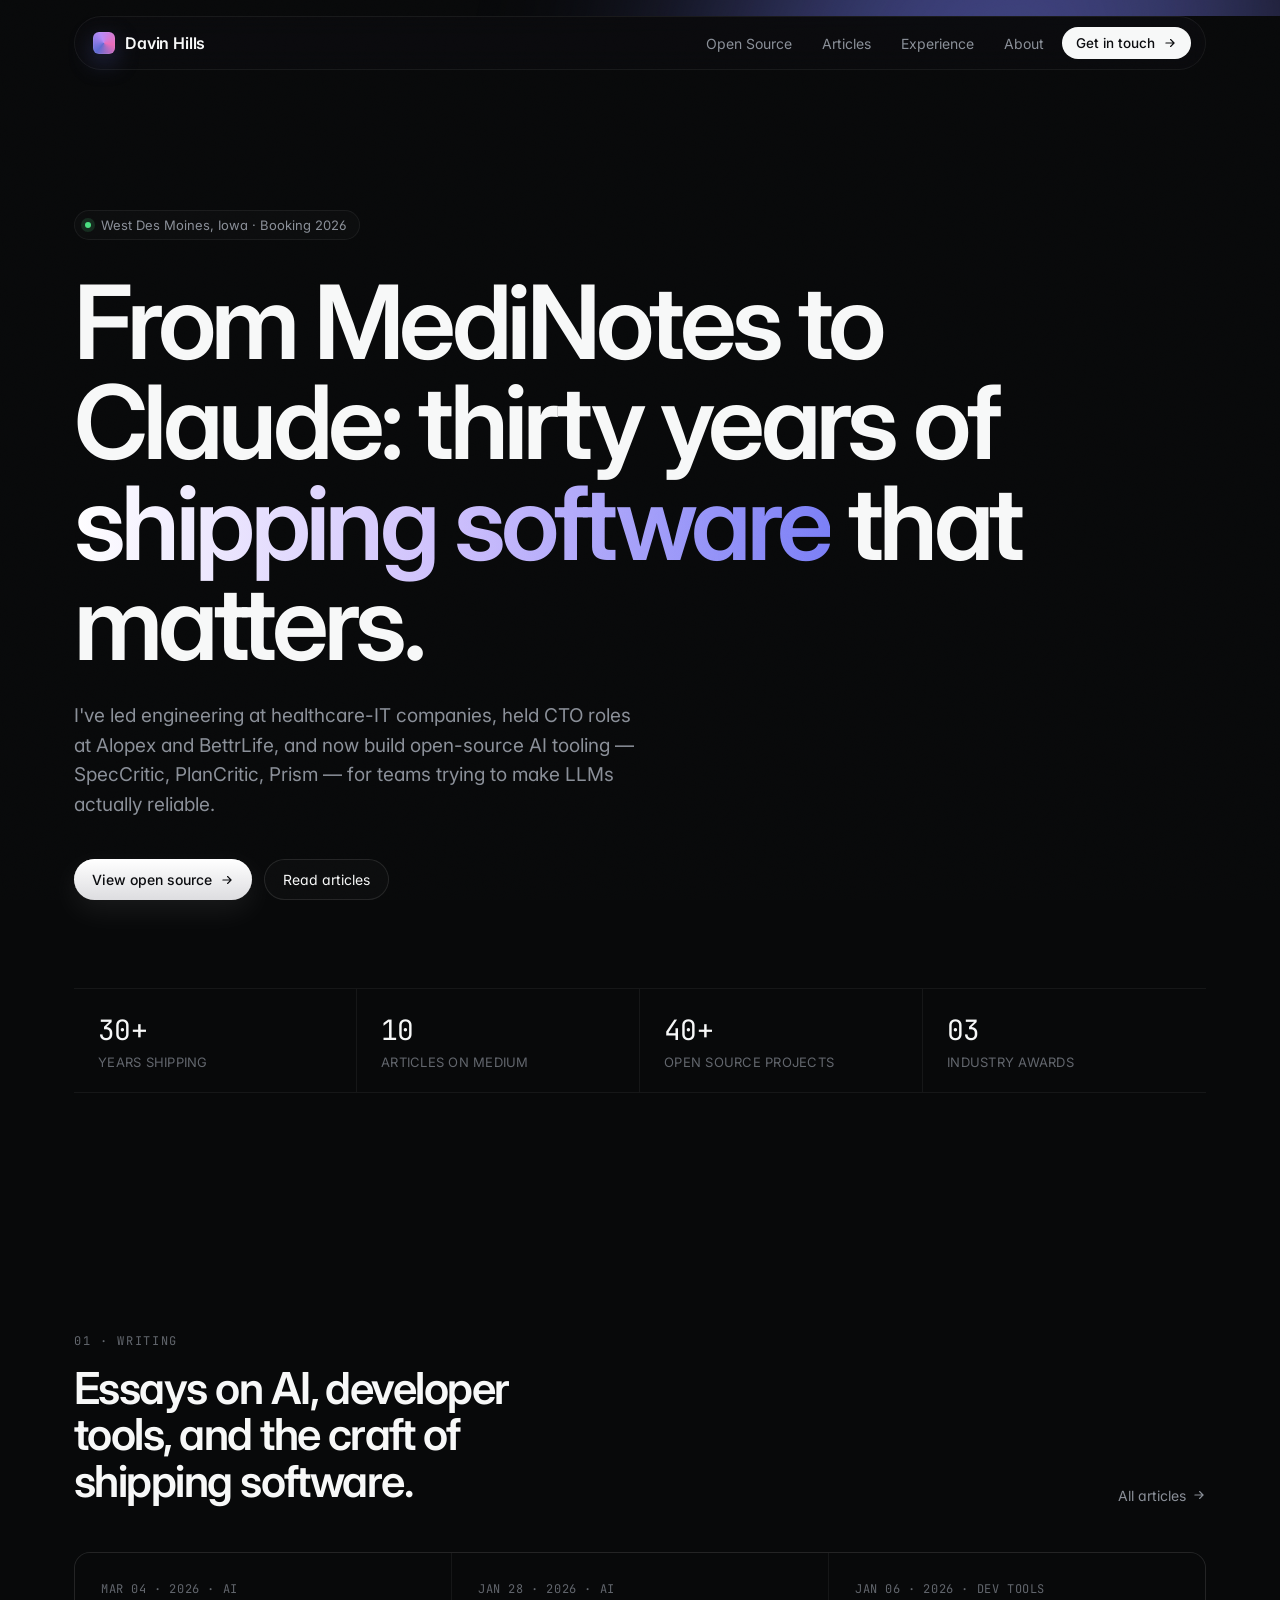
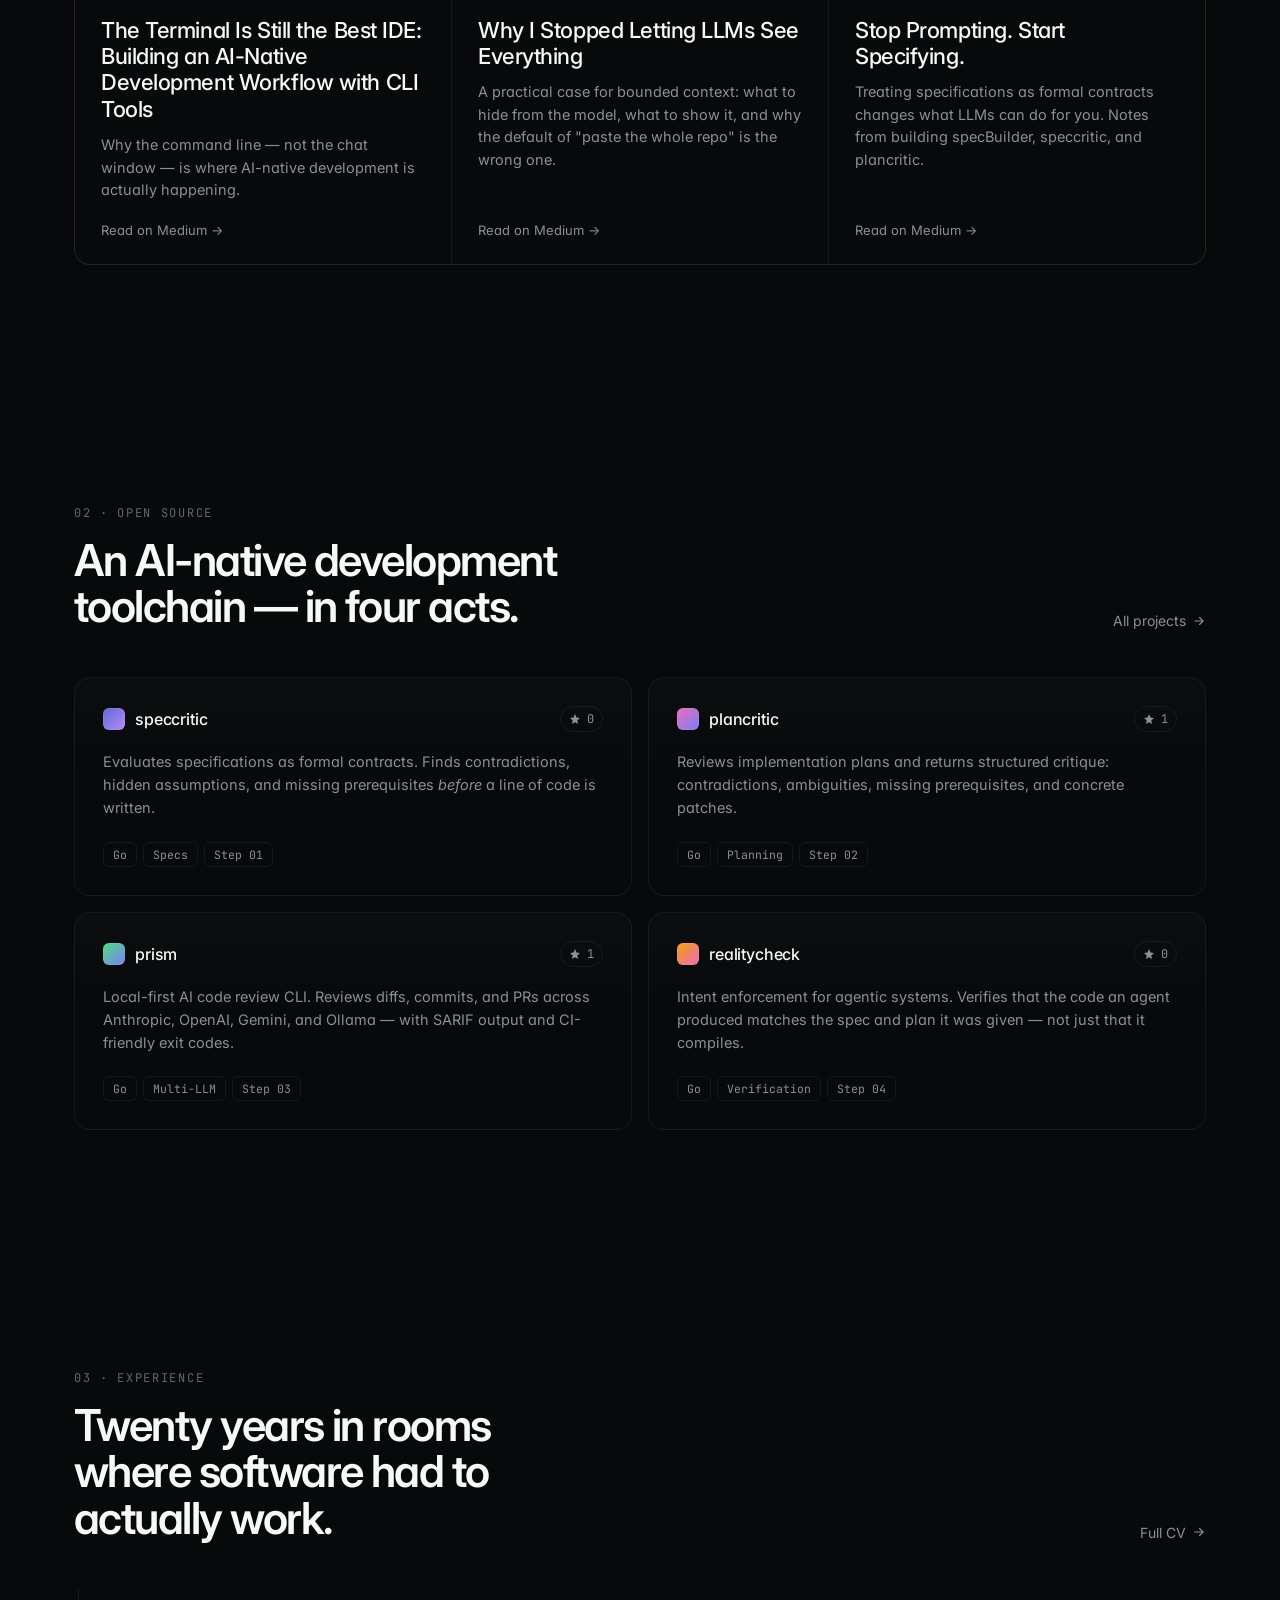
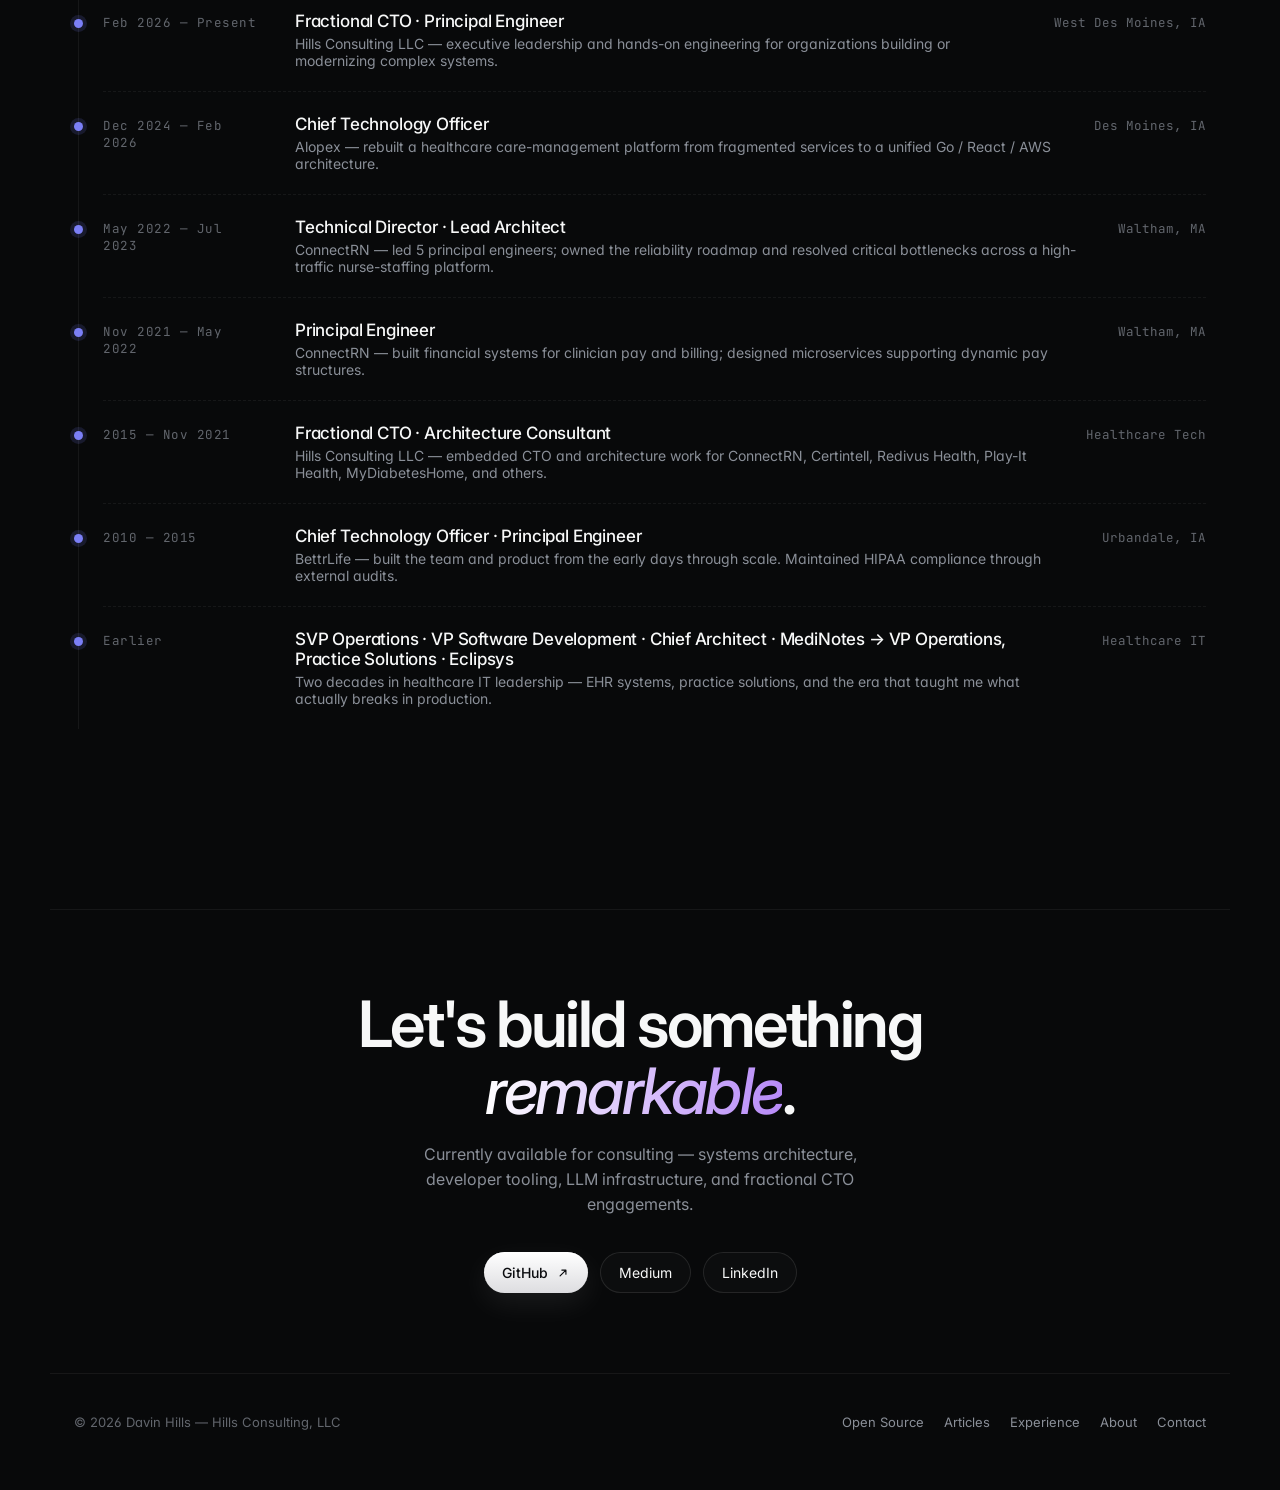
==== index.html @ 3f3ee3cf "Initial site: home, about, projects, writing Static HTML mockups for dshills/portfolio — Linear-insp" ====
<!doctype html>
<html lang="en">
<head>
<meta charset="utf-8" />
<meta name="viewport" content="width=device-width, initial-scale=1" />
<title>Davin Hills — Building Intelligent Systems at Scale</title>
<link rel="preconnect" href="https://fonts.googleapis.com">
<link rel="preconnect" href="https://fonts.gstatic.com" crossorigin>
<link href="https://fonts.googleapis.com/css2?family=Inter:wght@300;400;500;600;700&family=JetBrains+Mono:wght@400;500&display=swap" rel="stylesheet">
<style>
  :root{
    --bg: #08090a;
    --bg-2: #0b0d10;
    --surface: #101114;
    --border: rgba(255,255,255,0.06);
    --border-strong: rgba(255,255,255,0.1);
    --text: #f7f8f8;
    --text-muted: #8a8f98;
    --text-dim: #62666d;
    --accent: #7b7ff6;
    --accent-2: #b78af8;
    --accent-3: #5e6ad2;
    --pink: #ec6cb9;
  }
  *{box-sizing:border-box;margin:0;padding:0}
  html,body{background:var(--bg);color:var(--text);font-family:'Inter',-apple-system,system-ui,sans-serif;-webkit-font-smoothing:antialiased;font-feature-settings:"cv02","cv03","cv04","cv11"}
  a{color:inherit;text-decoration:none}
  body{overflow-x:hidden}

  /* ambient grain */
  body::before{
    content:"";position:fixed;inset:0;pointer-events:none;z-index:100;opacity:.035;
    background-image:url("data:image/svg+xml;utf8,<svg xmlns='http://www.w3.org/2000/svg' width='160' height='160'><filter id='n'><feTurbulence type='fractalNoise' baseFrequency='0.9' numOctaves='2' stitchTiles='stitch'/></filter><rect width='100%25' height='100%25' filter='url(%23n)'/></svg>");
    mix-blend-mode:overlay;
  }

  /* aurora behind everything */
  .aurora{position:fixed;inset:0;z-index:-1;overflow:hidden;pointer-events:none}
  .aurora::before,
  .aurora::after{
    content:"";position:absolute;border-radius:50%;filter:blur(120px);opacity:.55;
  }
  .aurora::before{
    width:680px;height:680px;top:-220px;right:-120px;
    background:radial-gradient(circle at 30% 30%, #5e6ad2 0%, #7b7ff6 35%, transparent 70%);
  }
  .aurora::after{
    width:540px;height:540px;top:240px;left:-180px;
    background:radial-gradient(circle at 50% 50%, #ec6cb9 0%, #b78af8 40%, transparent 72%);
    opacity:.35;
  }

  /* nav */
  header.nav{
    position:sticky;top:16px;z-index:50;margin:16px auto 0;max-width:1180px;padding:0 24px;
  }
  .nav-inner{
    display:flex;align-items:center;justify-content:space-between;
    padding:10px 14px 10px 18px;border:1px solid var(--border);border-radius:999px;
    background:rgba(12,13,16,0.6);backdrop-filter: blur(12px) saturate(140%);
    -webkit-backdrop-filter: blur(12px) saturate(140%);
  }
  .brand{display:flex;align-items:center;gap:10px;font-weight:600;letter-spacing:-0.01em}
  .brand .logo{
    width:22px;height:22px;border-radius:6px;
    background:conic-gradient(from 220deg at 50% 50%, #5e6ad2, #b78af8, #ec6cb9, #5e6ad2);
    box-shadow:0 0 0 1px rgba(255,255,255,0.06) inset, 0 8px 24px rgba(94,106,210,.35);
  }
  nav ul{display:flex;align-items:center;gap:6px;list-style:none}
  nav a.link{
    padding:8px 12px;border-radius:999px;color:var(--text-muted);font-size:14px;transition:color .2s, background .2s;
  }
  nav a.link:hover{color:var(--text);background:rgba(255,255,255,0.04)}
  .cta{
    display:inline-flex;align-items:center;gap:8px;padding:8px 14px;border-radius:999px;
    background:var(--text);color:#0b0c0f;font-weight:500;font-size:13.5px;
    transition:transform .15s ease, box-shadow .15s ease;
  }
  .cta:hover{transform:translateY(-1px);box-shadow:0 10px 30px rgba(255,255,255,.08)}
  .cta svg{width:14px;height:14px}

  /* hero */
  .hero{
    max-width:1180px;margin:0 auto;padding:140px 24px 120px;position:relative;
  }
  .eyebrow{
    display:inline-flex;align-items:center;gap:10px;padding:6px 12px 6px 10px;
    border:1px solid var(--border);border-radius:999px;background:rgba(255,255,255,0.02);
    color:var(--text-muted);font-size:13px;margin-bottom:32px;
  }
  .eyebrow .dot{
    width:6px;height:6px;border-radius:50%;background:#4ade80;box-shadow:0 0 0 4px rgba(74,222,128,.15);
    animation:pulse 2s ease-in-out infinite;
  }
  @keyframes pulse{0%,100%{box-shadow:0 0 0 4px rgba(74,222,128,.15)}50%{box-shadow:0 0 0 8px rgba(74,222,128,.05)}}
  h1.display{
    font-size:clamp(48px, 8vw, 104px);line-height:0.98;letter-spacing:-0.045em;font-weight:600;
    max-width:15ch;
  }
  .lede{
    margin-top:28px;max-width:560px;color:var(--text-muted);font-size:19px;line-height:1.55;font-weight:400;
  }
  .hero-actions{display:flex;gap:12px;margin-top:40px;flex-wrap:wrap}
  .btn-ghost{
    display:inline-flex;align-items:center;gap:8px;padding:11px 18px;border-radius:999px;
    border:1px solid var(--border-strong);background:rgba(255,255,255,0.02);color:var(--text);font-size:14px;
    transition:background .2s, border-color .2s;
  }
  .btn-ghost:hover{background:rgba(255,255,255,0.05);border-color:rgba(255,255,255,0.18)}
  .btn-solid{
    display:inline-flex;align-items:center;gap:8px;padding:11px 18px;border-radius:999px;
    background:linear-gradient(180deg, #ffffff 0%, #dddde0 100%);color:#0b0c0f;font-size:14px;font-weight:500;
    box-shadow:0 1px 0 rgba(255,255,255,0.6) inset, 0 10px 30px rgba(255,255,255,0.08);
    transition:transform .15s;
  }
  .btn-solid:hover{transform:translateY(-1px)}
  .btn svg, .btn-ghost svg, .btn-solid svg{width:14px;height:14px}

  /* metrics strip */
  .metrics{
    margin-top:88px;display:grid;grid-template-columns:repeat(4,1fr);gap:0;
    border-top:1px solid var(--border);border-bottom:1px solid var(--border);
  }
  .metric{padding:22px 24px;border-right:1px solid var(--border)}
  .metric:last-child{border-right:none}
  .metric .num{font-family:'JetBrains Mono',monospace;font-size:28px;letter-spacing:-0.02em;color:var(--text)}
  .metric .lbl{margin-top:6px;font-size:13px;color:var(--text-dim);letter-spacing:0.02em;text-transform:uppercase}

  /* section base */
  section.band{max-width:1180px;margin:0 auto;padding:120px 24px;position:relative}
  .section-head{display:flex;align-items:end;justify-content:space-between;gap:40px;margin-bottom:48px}
  .section-head .kicker{
    font-family:'JetBrains Mono',monospace;font-size:12px;letter-spacing:0.14em;color:var(--text-dim);text-transform:uppercase;margin-bottom:16px;
  }
  .section-head h2{font-size:44px;line-height:1.05;letter-spacing:-0.035em;font-weight:600;max-width:18ch}
  .section-head .side{color:var(--text-muted);max-width:340px;font-size:15px;line-height:1.55}
  .section-head a.more{color:var(--text-muted);font-size:14px;display:inline-flex;gap:6px;align-items:center}
  .section-head a.more:hover{color:var(--text)}

  /* writing grid */
  .writing{display:grid;grid-template-columns:repeat(3,1fr);gap:1px;background:var(--border);border:1px solid var(--border);border-radius:16px;overflow:hidden}
  .write-card{
    background:var(--bg);padding:28px 26px 26px;min-height:240px;display:flex;flex-direction:column;justify-content:space-between;
    transition:background .3s ease;cursor:pointer;
  }
  .write-card:hover{background:#0d0f13}
  .write-card .meta{font-family:'JetBrains Mono',monospace;font-size:12px;color:var(--text-dim);letter-spacing:0.05em}
  .write-card h3{font-size:22px;line-height:1.2;letter-spacing:-0.02em;font-weight:500;margin-top:20px}
  .write-card p{margin-top:12px;color:var(--text-muted);font-size:14.5px;line-height:1.55}
  .write-card .arrow{margin-top:20px;display:inline-flex;align-items:center;gap:6px;color:var(--text-muted);font-size:13px;transition:color .2s}
  .write-card:hover .arrow{color:var(--text)}

  /* projects */
  .projects{display:grid;grid-template-columns:repeat(2,1fr);gap:16px}
  .proj{
    position:relative;border:1px solid var(--border);border-radius:16px;padding:28px;
    background:linear-gradient(180deg, rgba(255,255,255,0.02), rgba(255,255,255,0) 60%);
    transition:border-color .25s, transform .25s;overflow:hidden;
  }
  .proj::before{
    content:"";position:absolute;inset:-1px;border-radius:16px;padding:1px;
    background:linear-gradient(135deg, rgba(123,127,246,.35), rgba(236,108,185,.0) 40%);
    -webkit-mask:linear-gradient(#000,#000) content-box, linear-gradient(#000,#000);
    -webkit-mask-composite:xor;mask-composite:exclude;
    opacity:0;transition:opacity .3s;pointer-events:none;
  }
  .proj:hover{transform:translateY(-2px)}
  .proj:hover::before{opacity:1}
  .proj-head{display:flex;align-items:center;justify-content:space-between;margin-bottom:18px}
  .proj-name{display:flex;align-items:center;gap:10px;font-weight:500;letter-spacing:-0.01em}
  .proj-name .sq{width:22px;height:22px;border-radius:6px;background:linear-gradient(135deg,#5e6ad2,#b78af8);box-shadow:inset 0 0 0 1px rgba(255,255,255,.08)}
  .stars{font-family:'JetBrains Mono',monospace;font-size:12px;color:var(--text-muted);display:inline-flex;gap:6px;align-items:center;padding:4px 8px;border:1px solid var(--border);border-radius:999px}
  .proj p{color:var(--text-muted);font-size:14.5px;line-height:1.6;margin-bottom:22px}
  .tags{display:flex;gap:6px;flex-wrap:wrap}
  .tag{font-family:'JetBrains Mono',monospace;font-size:11.5px;padding:4px 9px;border:1px solid var(--border);border-radius:6px;color:var(--text-muted)}

  /* experience timeline */
  .timeline{display:flex;flex-direction:column;border-left:1px solid var(--border);padding-left:24px;margin-left:4px}
  .job{position:relative;padding:22px 0;border-bottom:1px dashed var(--border);display:grid;grid-template-columns:160px 1fr auto;gap:32px;align-items:baseline}
  .job:last-child{border-bottom:none}
  .job::before{content:"";position:absolute;left:-29px;top:30px;width:9px;height:9px;border-radius:50%;background:var(--accent);box-shadow:0 0 0 4px rgba(123,127,246,.15)}
  .job .when{font-family:'JetBrains Mono',monospace;font-size:12.5px;color:var(--text-dim);letter-spacing:0.04em}
  .job .role{font-size:17px;font-weight:500;letter-spacing:-0.01em}
  .job .co{color:var(--text-muted);font-size:14px;margin-top:4px}
  .job .place{font-size:12.5px;color:var(--text-dim);font-family:'JetBrains Mono',monospace}

  /* CTA footer band */
  .final{
    max-width:1180px;margin:60px auto 0;padding:80px 24px;position:relative;text-align:center;
    border-top:1px solid var(--border);
  }
  .final h3{font-size:clamp(36px,5vw,64px);letter-spacing:-0.04em;line-height:1.05;font-weight:600;max-width:18ch;margin:0 auto}
  .final p{margin:18px auto 0;color:var(--text-muted);max-width:46ch;font-size:16px;line-height:1.55}
  .final .row{margin-top:36px;display:flex;gap:12px;justify-content:center;flex-wrap:wrap}

  footer{
    max-width:1180px;margin:0 auto;padding:40px 24px 60px;display:flex;justify-content:space-between;align-items:center;gap:24px;flex-wrap:wrap;
    color:var(--text-dim);font-size:13px;border-top:1px solid var(--border);
  }
  footer a{color:var(--text-muted)}
  footer a:hover{color:var(--text)}
  footer ul{list-style:none;display:flex;gap:20px}

  /* ——— motion ——— */
  @keyframes auroraDriftA{
    0%,100%{transform:translate3d(0,0,0) scale(1)}
    50%{transform:translate3d(50px,30px,0) scale(1.08)}
  }
  @keyframes auroraDriftB{
    0%,100%{transform:translate3d(0,0,0) scale(1)}
    50%{transform:translate3d(-40px,40px,0) scale(1.12)}
  }
  .aurora::before{animation:auroraDriftA 20s ease-in-out infinite}
  .aurora::after{animation:auroraDriftB 26s ease-in-out infinite}

  @keyframes logoSpin{to{transform:rotate(360deg)}}
  .brand .logo{animation:logoSpin 16s linear infinite}

  h1.display .grad{
    background:linear-gradient(92deg,#ffffff 0%,#cdbffc 25%,#7b7ff6 50%,#cdbffc 75%,#ffffff 100%);
    background-size:200% 100%;
    -webkit-background-clip:text;background-clip:text;color:transparent;
    animation:gradShimmer 9s linear infinite;
  }
  @keyframes gradShimmer{from{background-position:0% 50%}to{background-position:-200% 50%}}

  @keyframes riseIn{from{opacity:0;transform:translateY(20px)}to{opacity:1;transform:translateY(0)}}
  .hero .eyebrow,.hero h1.display,.hero .lede,.hero .hero-actions,.hero .metrics{
    opacity:0;animation:riseIn .9s cubic-bezier(.2,.7,.2,1) forwards;
  }
  .hero .eyebrow{animation-delay:.05s}
  .hero h1.display{animation-delay:.18s}
  .hero .lede{animation-delay:.34s}
  .hero .hero-actions{animation-delay:.50s}
  .hero .metrics{animation-delay:.66s}

  .reveal{opacity:0;transform:translateY(26px);transition:opacity .8s ease,transform .8s cubic-bezier(.2,.7,.2,1)}
  .reveal.in{opacity:1;transform:none}
  .reveal-stagger > *{opacity:0;transform:translateY(18px);transition:opacity .65s ease,transform .65s cubic-bezier(.2,.7,.2,1)}
  .reveal-stagger.in > *{opacity:1;transform:none}
  .reveal-stagger.in > *:nth-child(1){transition-delay:.05s}
  .reveal-stagger.in > *:nth-child(2){transition-delay:.14s}
  .reveal-stagger.in > *:nth-child(3){transition-delay:.23s}
  .reveal-stagger.in > *:nth-child(4){transition-delay:.32s}
  .reveal-stagger.in > *:nth-child(5){transition-delay:.41s}
  .reveal-stagger.in > *:nth-child(6){transition-delay:.50s}
  .reveal-stagger.in > *:nth-child(7){transition-delay:.59s}
  .reveal-stagger.in > *:nth-child(8){transition-delay:.68s}

  .proj{transition:border-color .25s,transform .25s,box-shadow .35s}
  .proj:hover{box-shadow:0 24px 60px -24px rgba(123,127,246,.32)}

  .btn-solid,.btn-ghost,.cta{position:relative;overflow:hidden}
  .btn-solid::after,.cta::after{
    content:"";position:absolute;inset:0;border-radius:inherit;
    background:linear-gradient(100deg,transparent 30%,rgba(255,255,255,.45) 50%,transparent 70%);
    transform:translateX(-120%);transition:transform .6s ease;pointer-events:none;
  }
  .btn-solid:hover::after,.cta:hover::after{transform:translateX(120%)}

  @media (prefers-reduced-motion: reduce){
    *,*::before,*::after{animation:none!important;transition:none!important}
    .hero .eyebrow,.hero h1.display,.hero .lede,.hero .hero-actions,.hero .metrics,
    .reveal,.reveal-stagger > *{opacity:1!important;transform:none!important}
  }

  /* responsive */
  @media (max-width: 900px){
    .writing{grid-template-columns:1fr}
    .projects{grid-template-columns:1fr}
    .metrics{grid-template-columns:repeat(2,1fr)}
    .metric:nth-child(2){border-right:none}
    .section-head{flex-direction:column;align-items:flex-start}
    .job{grid-template-columns:1fr;gap:6px}
    .job .place{margin-top:4px}
    nav ul li:nth-child(-n+3){display:none}
  }
</style>
</head>
<body>
<div class="aurora"></div>

<header class="nav">
  <div class="nav-inner">
    <a href="index.html" class="brand">
      <span class="logo" aria-hidden="true"></span>
      <span>Davin Hills</span>
    </a>
    <nav>
      <ul>
        <li><a class="link" href="projects.html">Open Source</a></li>
        <li><a class="link" href="writing.html">Articles</a></li>
        <li><a class="link" href="#experience">Experience</a></li>
        <li><a class="link" href="about.html">About</a></li>
        <li>
          <a class="cta" href="#contact">
            Get in touch
            <svg viewBox="0 0 24 24" fill="none" stroke="currentColor" stroke-width="2" stroke-linecap="round" stroke-linejoin="round"><path d="M5 12h14M13 6l6 6-6 6"/></svg>
          </a>
        </li>
      </ul>
    </nav>
  </div>
</header>

<section class="hero">
  <span class="eyebrow"><span class="dot"></span> West Des Moines, Iowa · Booking 2026</span>
  <h1 class="display">
    From MediNotes to Claude: thirty years of <span class="grad">shipping software</span> that matters.
  </h1>
  <p class="lede">
    I've led engineering at healthcare-IT companies, held CTO roles at Alopex and BettrLife,
    and now build open-source AI tooling — SpecCritic, PlanCritic, Prism —
    for teams trying to make LLMs actually reliable.
  </p>
  <div class="hero-actions">
    <a class="btn-solid" href="#opensource">
      View open source
      <svg viewBox="0 0 24 24" fill="none" stroke="currentColor" stroke-width="2" stroke-linecap="round" stroke-linejoin="round"><path d="M5 12h14M13 6l6 6-6 6"/></svg>
    </a>
    <a class="btn-ghost" href="writing.html">
      Read articles
    </a>
  </div>

  <div class="metrics" role="list">
    <div class="metric"><div class="num">30+</div><div class="lbl">Years shipping</div></div>
    <div class="metric"><div class="num">10</div><div class="lbl">Articles on Medium</div></div>
    <div class="metric"><div class="num">40+</div><div class="lbl">Open source projects</div></div>
    <div class="metric"><div class="num">03</div><div class="lbl">Industry awards</div></div>
  </div>
</section>

<section class="band" id="articles">
  <div class="section-head reveal">
    <div>
      <div class="kicker">01 · Writing</div>
      <h2>Essays on AI, developer tools, and the craft of shipping software.</h2>
    </div>
    <a class="more" href="writing.html">All articles <svg width="14" height="14" viewBox="0 0 24 24" fill="none" stroke="currentColor" stroke-width="2" stroke-linecap="round"><path d="M5 12h14M13 6l6 6-6 6"/></svg></a>
  </div>
  <div class="writing reveal-stagger">
    <a class="write-card" href="https://dshills.medium.com/the-terminal-is-still-the-best-ide-building-an-ai-native-development-workflow-with-cli-tools-7adc645572ea" target="_blank" rel="noopener">
      <div>
        <div class="meta">MAR 04 · 2026 · AI</div>
        <h3>The Terminal Is Still the Best IDE: Building an AI-Native Development Workflow with CLI Tools</h3>
        <p>Why the command line — not the chat window — is where AI-native development is actually happening.</p>
      </div>
      <span class="arrow">Read on Medium →</span>
    </a>
    <a class="write-card" href="https://dshills.medium.com/why-i-stopped-letting-llms-see-everything-c8bf9ce0c209" target="_blank" rel="noopener">
      <div>
        <div class="meta">JAN 28 · 2026 · AI</div>
        <h3>Why I Stopped Letting LLMs See Everything</h3>
        <p>A practical case for bounded context: what to hide from the model, what to show it, and why the default of "paste the whole repo" is the wrong one.</p>
      </div>
      <span class="arrow">Read on Medium →</span>
    </a>
    <a class="write-card" href="https://dshills.medium.com/stop-prompting-start-specifying-ff5a6f856797" target="_blank" rel="noopener">
      <div>
        <div class="meta">JAN 06 · 2026 · DEV TOOLS</div>
        <h3>Stop Prompting. Start Specifying.</h3>
        <p>Treating specifications as formal contracts changes what LLMs can do for you. Notes from building specBuilder, speccritic, and plancritic.</p>
      </div>
      <span class="arrow">Read on Medium →</span>
    </a>
  </div>
</section>

<section class="band" id="opensource">
  <div class="section-head reveal">
    <div>
      <div class="kicker">02 · Open source</div>
      <h2>An AI-native development toolchain — in four acts.</h2>
    </div>
    <a class="more" href="projects.html">All projects <svg width="14" height="14" viewBox="0 0 24 24" fill="none" stroke="currentColor" stroke-width="2" stroke-linecap="round"><path d="M5 12h14M13 6l6 6-6 6"/></svg></a>
  </div>
  <div class="projects reveal-stagger">
    <a class="proj" href="https://github.com/dshills/speccritic" target="_blank" rel="noopener">
      <div class="proj-head">
        <div class="proj-name"><span class="sq"></span> speccritic</div>
        <span class="stars">
          <svg width="12" height="12" viewBox="0 0 24 24" fill="currentColor"><path d="M12 2l2.9 6.9L22 10l-5.5 4.8L18.2 22 12 18.3 5.8 22l1.7-7.2L2 10l7.1-1.1z"/></svg>
          0
        </span>
      </div>
      <p>Evaluates specifications as formal contracts. Finds contradictions, hidden assumptions, and missing prerequisites <em>before</em> a line of code is written.</p>
      <div class="tags"><span class="tag">Go</span><span class="tag">Specs</span><span class="tag">Step 01</span></div>
    </a>
    <a class="proj" href="https://github.com/dshills/plancritic" target="_blank" rel="noopener">
      <div class="proj-head">
        <div class="proj-name"><span class="sq" style="background:linear-gradient(135deg,#ec6cb9,#7b7ff6)"></span> plancritic</div>
        <span class="stars">
          <svg width="12" height="12" viewBox="0 0 24 24" fill="currentColor"><path d="M12 2l2.9 6.9L22 10l-5.5 4.8L18.2 22 12 18.3 5.8 22l1.7-7.2L2 10l7.1-1.1z"/></svg>
          1
        </span>
      </div>
      <p>Reviews implementation plans and returns structured critique: contradictions, ambiguities, missing prerequisites, and concrete patches.</p>
      <div class="tags"><span class="tag">Go</span><span class="tag">Planning</span><span class="tag">Step 02</span></div>
    </a>
    <a class="proj" href="https://github.com/dshills/prism" target="_blank" rel="noopener">
      <div class="proj-head">
        <div class="proj-name"><span class="sq" style="background:linear-gradient(135deg,#4ade80,#7b7ff6)"></span> prism</div>
        <span class="stars">
          <svg width="12" height="12" viewBox="0 0 24 24" fill="currentColor"><path d="M12 2l2.9 6.9L22 10l-5.5 4.8L18.2 22 12 18.3 5.8 22l1.7-7.2L2 10l7.1-1.1z"/></svg>
          1
        </span>
      </div>
      <p>Local-first AI code review CLI. Reviews diffs, commits, and PRs across Anthropic, OpenAI, Gemini, and Ollama — with SARIF output and CI-friendly exit codes.</p>
      <div class="tags"><span class="tag">Go</span><span class="tag">Multi-LLM</span><span class="tag">Step 03</span></div>
    </a>
    <a class="proj" href="https://github.com/dshills/RealityCheck" target="_blank" rel="noopener">
      <div class="proj-head">
        <div class="proj-name"><span class="sq" style="background:linear-gradient(135deg,#f59e0b,#ec6cb9)"></span> realitycheck</div>
        <span class="stars">
          <svg width="12" height="12" viewBox="0 0 24 24" fill="currentColor"><path d="M12 2l2.9 6.9L22 10l-5.5 4.8L18.2 22 12 18.3 5.8 22l1.7-7.2L2 10l7.1-1.1z"/></svg>
          0
        </span>
      </div>
      <p>Intent enforcement for agentic systems. Verifies that the code an agent produced matches the spec and plan it was given — not just that it compiles.</p>
      <div class="tags"><span class="tag">Go</span><span class="tag">Verification</span><span class="tag">Step 04</span></div>
    </a>
  </div>
</section>

<section class="band" id="experience">
  <div class="section-head reveal">
    <div>
      <div class="kicker">03 · Experience</div>
      <h2>Twenty years in rooms where software had to actually work.</h2>
    </div>
    <a class="more" href="about.html">Full CV <svg width="14" height="14" viewBox="0 0 24 24" fill="none" stroke="currentColor" stroke-width="2" stroke-linecap="round"><path d="M5 12h14M13 6l6 6-6 6"/></svg></a>
  </div>
  <div class="timeline reveal-stagger">
    <div class="job">
      <div class="when">Feb 2026 — Present</div>
      <div>
        <div class="role">Fractional CTO · Principal Engineer</div>
        <div class="co">Hills Consulting LLC — executive leadership and hands-on engineering for organizations building or modernizing complex systems.</div>
      </div>
      <div class="place">West Des Moines, IA</div>
    </div>
    <div class="job">
      <div class="when">Dec 2024 — Feb 2026</div>
      <div>
        <div class="role">Chief Technology Officer</div>
        <div class="co">Alopex — rebuilt a healthcare care-management platform from fragmented services to a unified Go / React / AWS architecture.</div>
      </div>
      <div class="place">Des Moines, IA</div>
    </div>
    <div class="job">
      <div class="when">May 2022 — Jul 2023</div>
      <div>
        <div class="role">Technical Director · Lead Architect</div>
        <div class="co">ConnectRN — led 5 principal engineers; owned the reliability roadmap and resolved critical bottlenecks across a high-traffic nurse-staffing platform.</div>
      </div>
      <div class="place">Waltham, MA</div>
    </div>
    <div class="job">
      <div class="when">Nov 2021 — May 2022</div>
      <div>
        <div class="role">Principal Engineer</div>
        <div class="co">ConnectRN — built financial systems for clinician pay and billing; designed microservices supporting dynamic pay structures.</div>
      </div>
      <div class="place">Waltham, MA</div>
    </div>
    <div class="job">
      <div class="when">2015 — Nov 2021</div>
      <div>
        <div class="role">Fractional CTO · Architecture Consultant</div>
        <div class="co">Hills Consulting LLC — embedded CTO and architecture work for ConnectRN, Certintell, Redivus Health, Play-It Health, MyDiabetesHome, and others.</div>
      </div>
      <div class="place">Healthcare Tech</div>
    </div>
    <div class="job">
      <div class="when">2010 — 2015</div>
      <div>
        <div class="role">Chief Technology Officer · Principal Engineer</div>
        <div class="co">BettrLife — built the team and product from the early days through scale. Maintained HIPAA compliance through external audits.</div>
      </div>
      <div class="place">Urbandale, IA</div>
    </div>
    <div class="job">
      <div class="when">Earlier</div>
      <div>
        <div class="role">SVP Operations · VP Software Development · Chief Architect · MediNotes  →  VP Operations, Practice Solutions · Eclipsys</div>
        <div class="co">Two decades in healthcare IT leadership — EHR systems, practice solutions, and the era that taught me what actually breaks in production.</div>
      </div>
      <div class="place">Healthcare IT</div>
    </div>
  </div>
</section>

<section class="final reveal" id="contact">
  <h3>Let's build something <em style="font-style:italic;font-weight:500;background:linear-gradient(92deg,#fff,#b78af8);-webkit-background-clip:text;background-clip:text;color:transparent">remarkable</em>.</h3>
  <p>Currently available for consulting — systems architecture, developer tooling, LLM infrastructure, and fractional CTO engagements.</p>
  <div class="row">
    <a class="btn-solid" href="https://github.com/dshills" target="_blank" rel="noopener">
      GitHub
      <svg viewBox="0 0 24 24" fill="none" stroke="currentColor" stroke-width="2" stroke-linecap="round" stroke-linejoin="round"><path d="M7 17L17 7M10 7h7v7"/></svg>
    </a>
    <a class="btn-ghost" href="https://dshills.medium.com" target="_blank" rel="noopener">Medium</a>
    <a class="btn-ghost" href="https://linkedin.com/in/dshills" target="_blank" rel="noopener">LinkedIn</a>
  </div>
</section>

<footer>
  <div>© 2026 Davin Hills — Hills Consulting, LLC</div>
  <ul>
    <li><a href="projects.html">Open Source</a></li>
    <li><a href="writing.html">Articles</a></li>
    <li><a href="#experience">Experience</a></li>
    <li><a href="about.html">About</a></li>
    <li><a href="#contact">Contact</a></li>
  </ul>
</footer>

<script>
(function(){
  const targets = document.querySelectorAll('.reveal, .reveal-stagger');
  if(matchMedia('(prefers-reduced-motion: reduce)').matches){
    targets.forEach(el=>el.classList.add('in'));
    return;
  }
  // Any section that's already above the viewport (deep-link hash jump) should
  // appear visible — the observer only fires for elements entering the viewport.
  const vh = window.innerHeight || document.documentElement.clientHeight;
  targets.forEach(el=>{
    const r = el.getBoundingClientRect();
    if(r.top < vh * 0.1) el.classList.add('in');
  });
  const io = new IntersectionObserver((entries)=>{
    for(const e of entries){
      if(e.isIntersecting){ e.target.classList.add('in'); io.unobserve(e.target); }
    }
  },{threshold:0.15, rootMargin:'0px 0px -6% 0px'});
  targets.forEach(el=>{ if(!el.classList.contains('in')) io.observe(el); });
})();
</script>
</body>
</html>
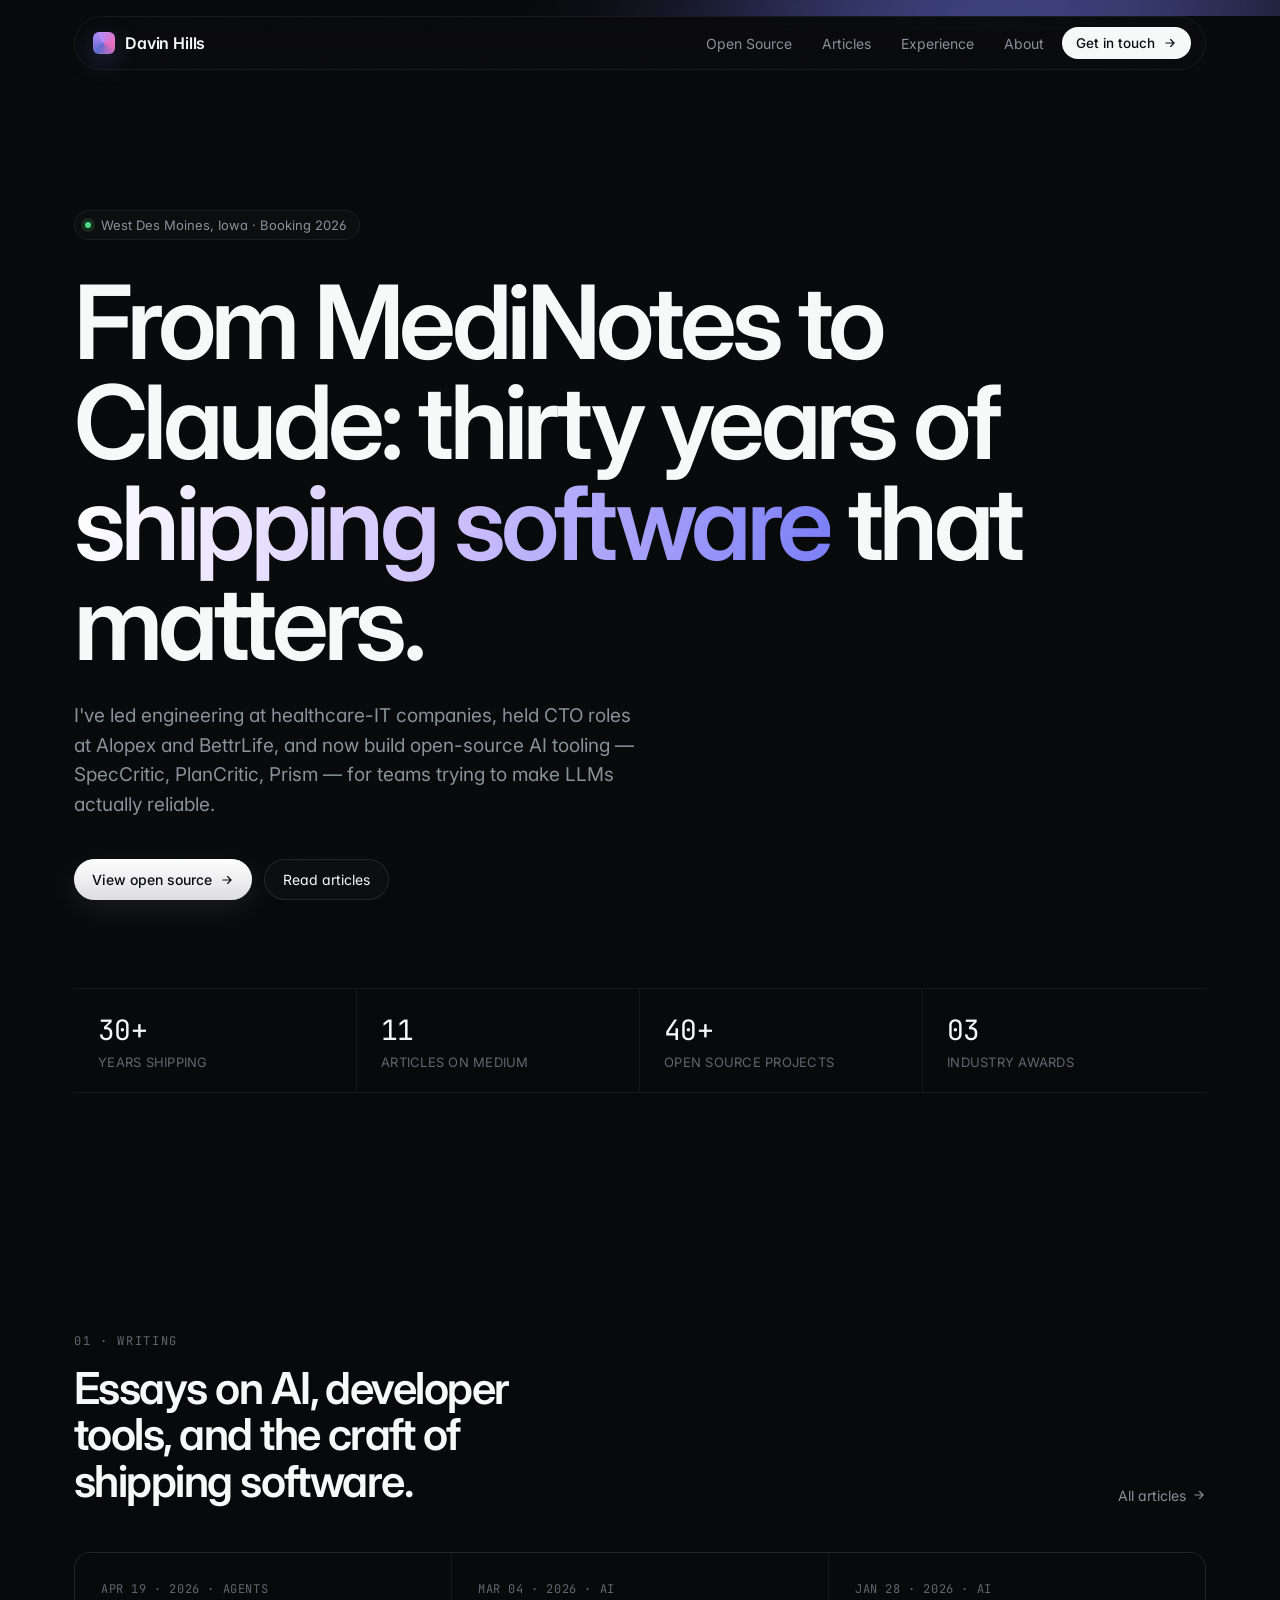
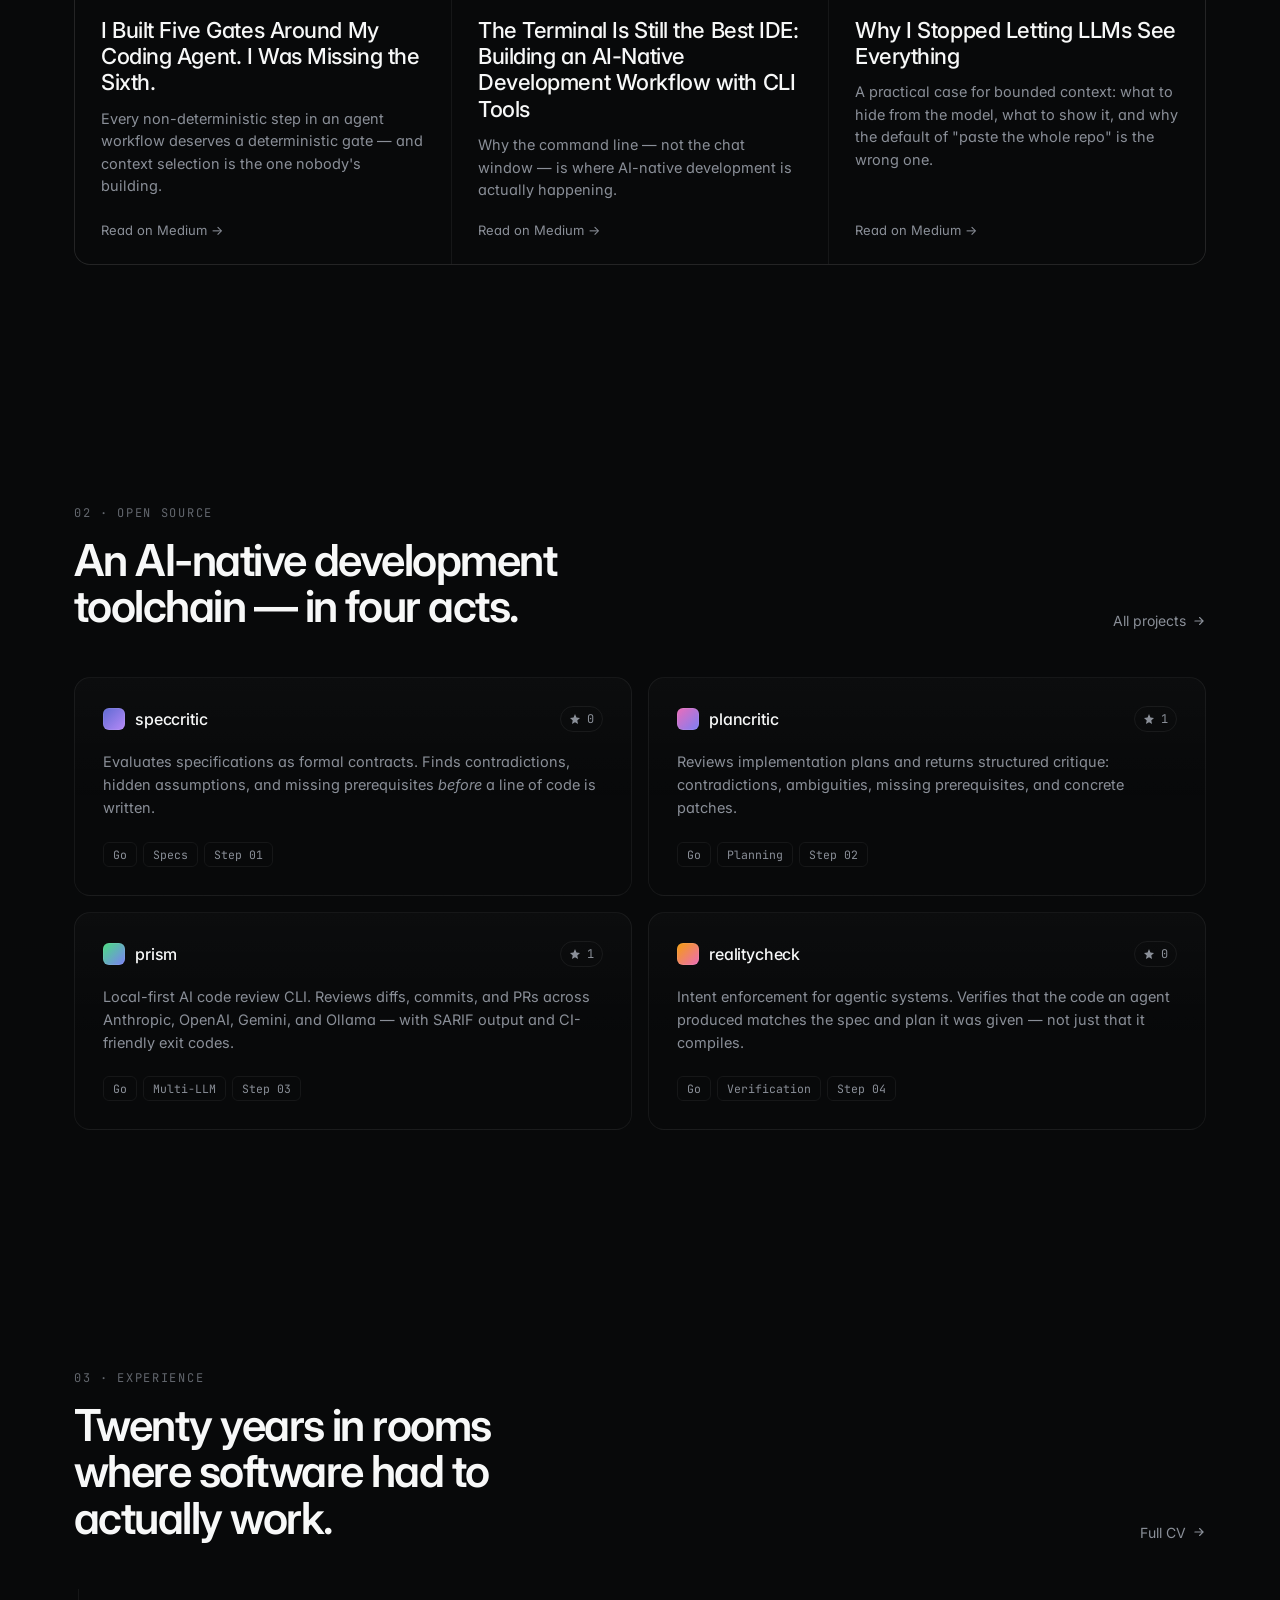
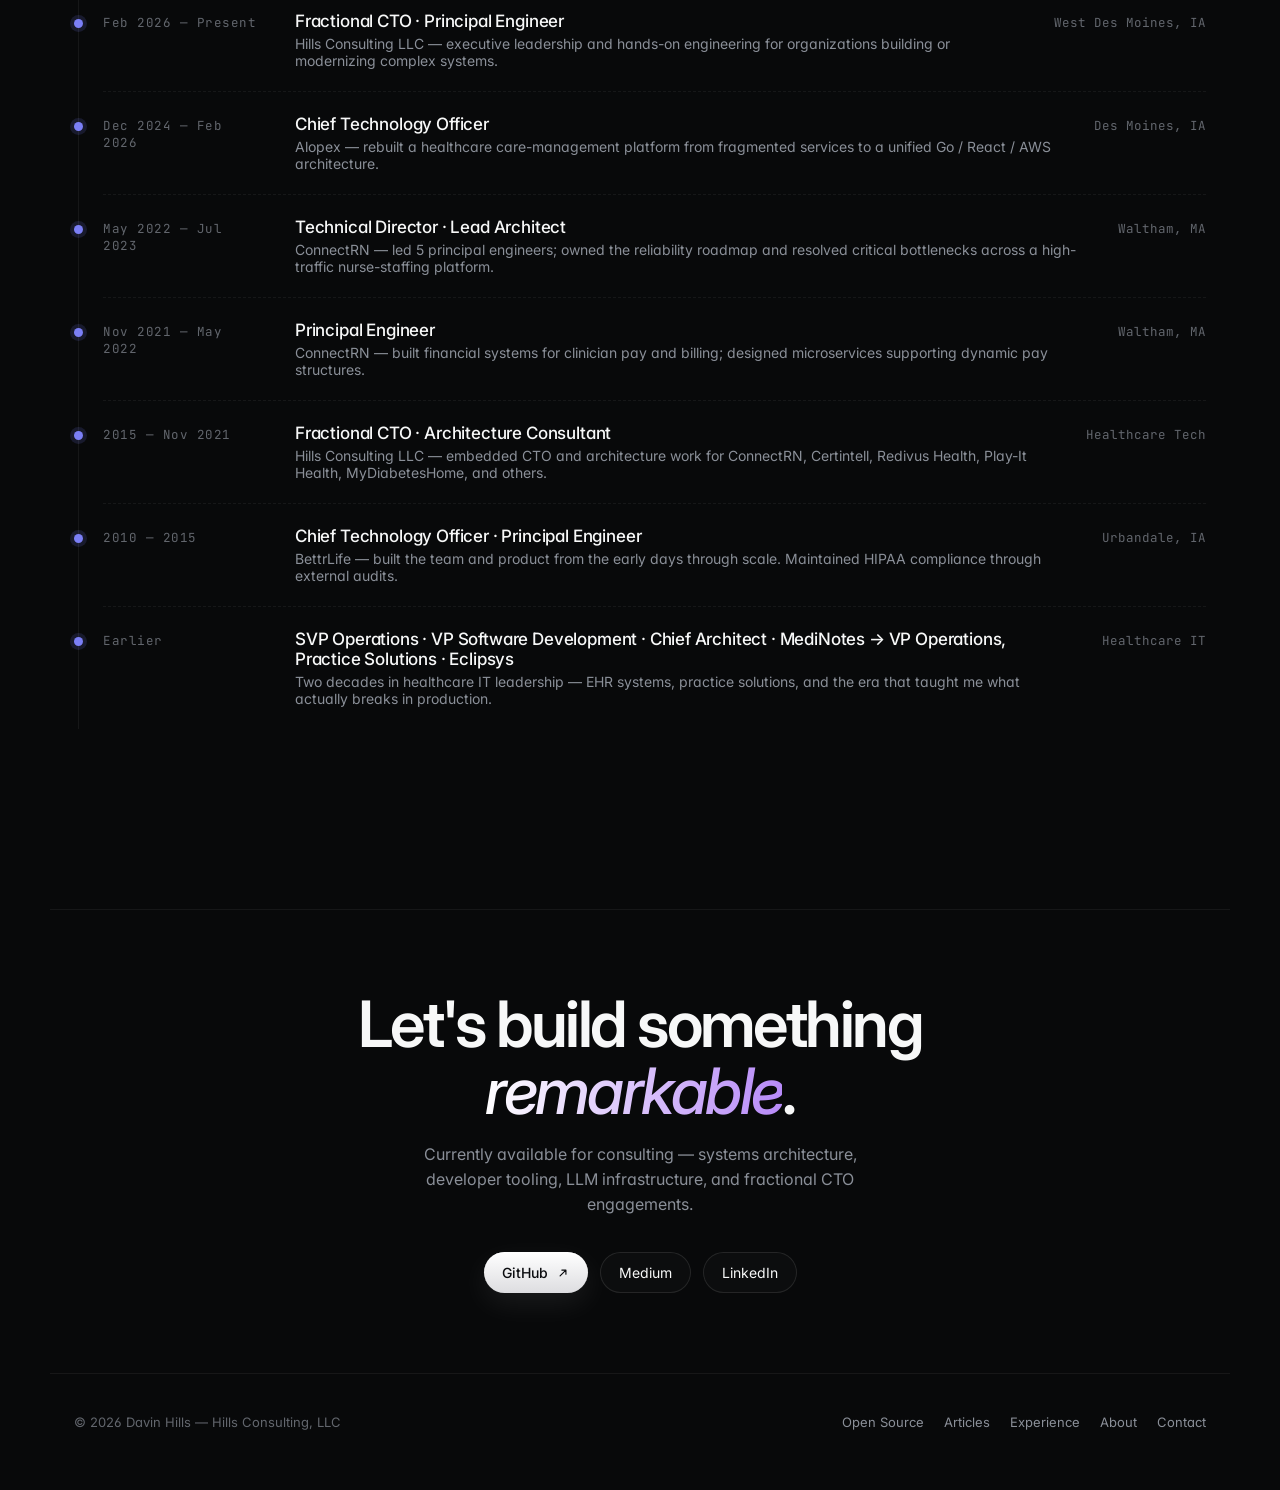
==== commit d76530ff: "Add "Five Gates" article; bump article counts to 11 Feature the new Apr 19 2026 essay on the writing" ====
--- a/index.html
+++ b/index.html
@@ -325,7 +325,7 @@
 
   <div class="metrics" role="list">
     <div class="metric"><div class="num">30+</div><div class="lbl">Years shipping</div></div>
-    <div class="metric"><div class="num">10</div><div class="lbl">Articles on Medium</div></div>
+    <div class="metric"><div class="num">11</div><div class="lbl">Articles on Medium</div></div>
     <div class="metric"><div class="num">40+</div><div class="lbl">Open source projects</div></div>
     <div class="metric"><div class="num">03</div><div class="lbl">Industry awards</div></div>
   </div>
@@ -340,6 +340,14 @@
     <a class="more" href="writing.html">All articles <svg width="14" height="14" viewBox="0 0 24 24" fill="none" stroke="currentColor" stroke-width="2" stroke-linecap="round"><path d="M5 12h14M13 6l6 6-6 6"/></svg></a>
   </div>
   <div class="writing reveal-stagger">
+    <a class="write-card" href="https://dshills.medium.com/i-built-five-gates-around-my-coding-agent-i-was-missing-the-sixth-d3579d101a4a" target="_blank" rel="noopener">
+      <div>
+        <div class="meta">APR 19 · 2026 · AGENTS</div>
+        <h3>I Built Five Gates Around My Coding Agent. I Was Missing the Sixth.</h3>
+        <p>Every non-deterministic step in an agent workflow deserves a deterministic gate — and context selection is the one nobody's building.</p>
+      </div>
+      <span class="arrow">Read on Medium →</span>
+    </a>
     <a class="write-card" href="https://dshills.medium.com/the-terminal-is-still-the-best-ide-building-an-ai-native-development-workflow-with-cli-tools-7adc645572ea" target="_blank" rel="noopener">
       <div>
         <div class="meta">MAR 04 · 2026 · AI</div>
@@ -353,14 +361,6 @@
         <div class="meta">JAN 28 · 2026 · AI</div>
         <h3>Why I Stopped Letting LLMs See Everything</h3>
         <p>A practical case for bounded context: what to hide from the model, what to show it, and why the default of "paste the whole repo" is the wrong one.</p>
-      </div>
-      <span class="arrow">Read on Medium →</span>
-    </a>
-    <a class="write-card" href="https://dshills.medium.com/stop-prompting-start-specifying-ff5a6f856797" target="_blank" rel="noopener">
-      <div>
-        <div class="meta">JAN 06 · 2026 · DEV TOOLS</div>
-        <h3>Stop Prompting. Start Specifying.</h3>
-        <p>Treating specifications as formal contracts changes what LLMs can do for you. Notes from building specBuilder, speccritic, and plancritic.</p>
       </div>
       <span class="arrow">Read on Medium →</span>
     </a>
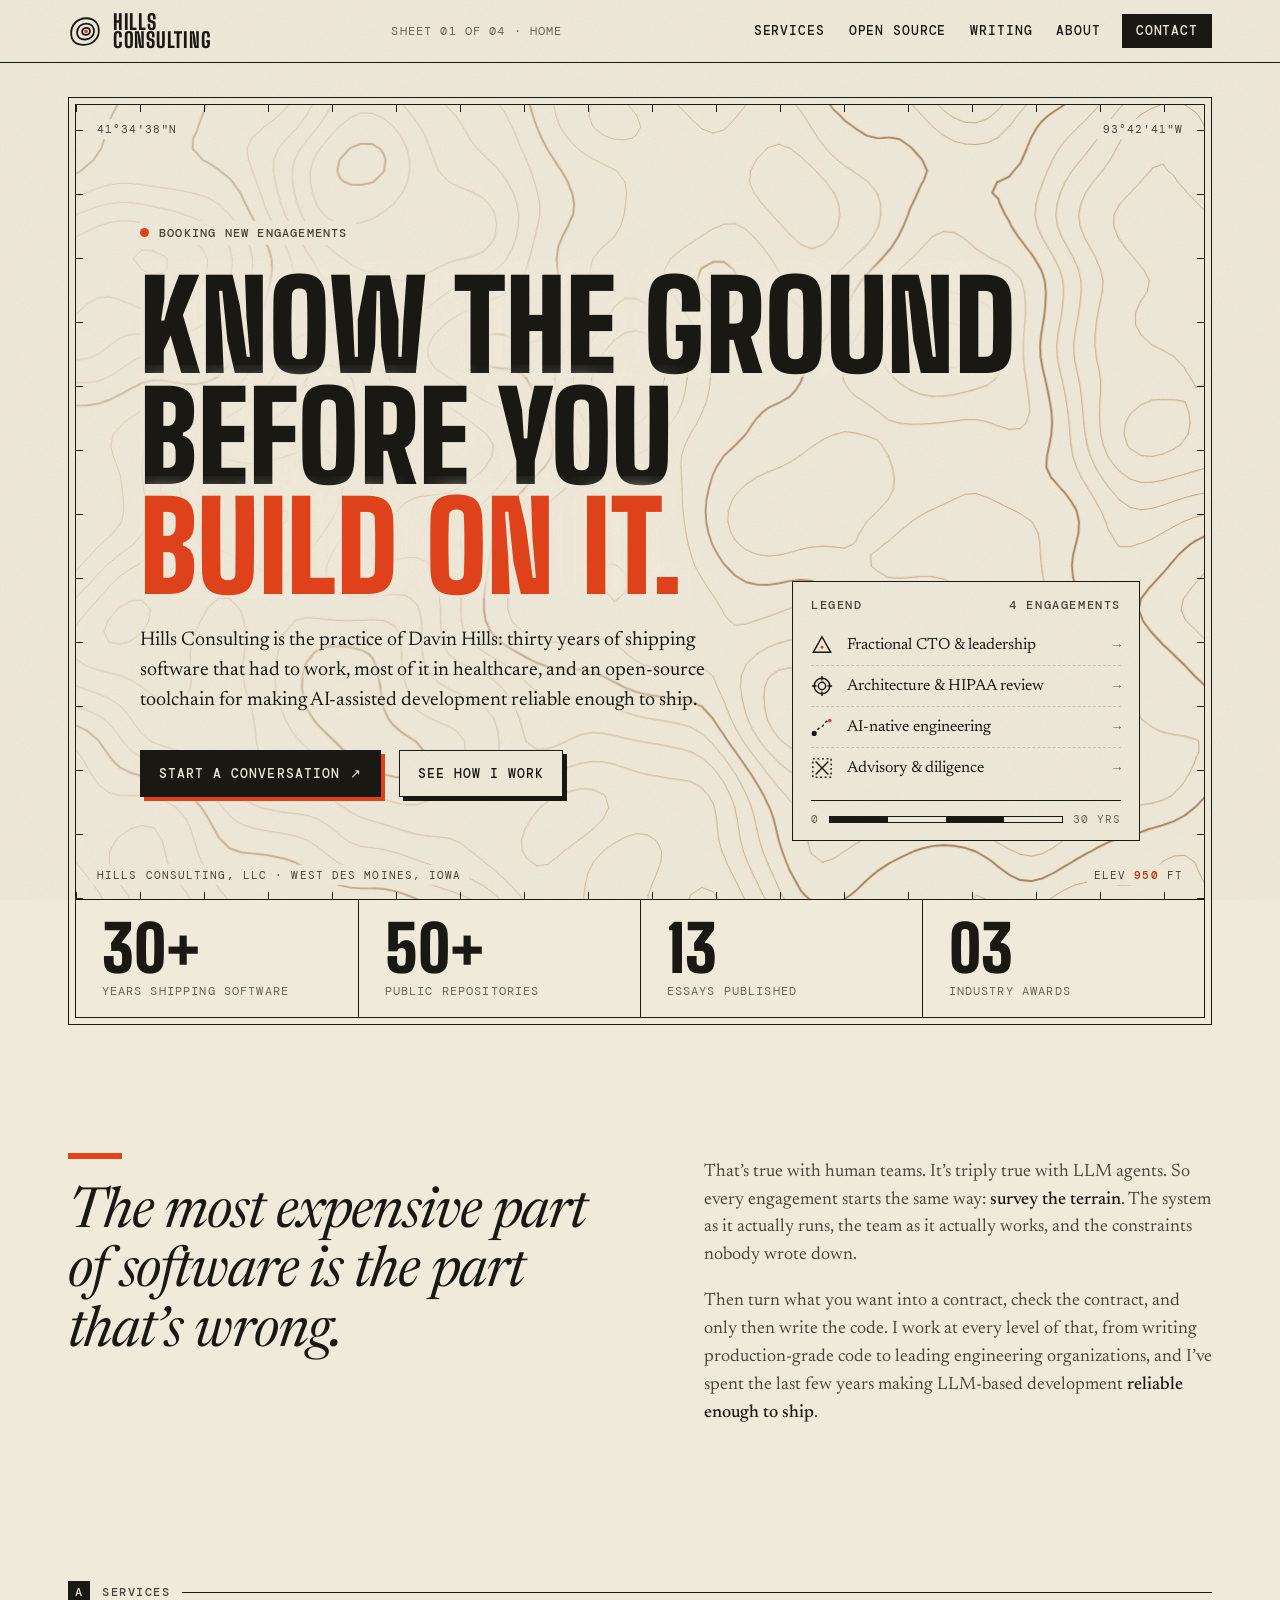
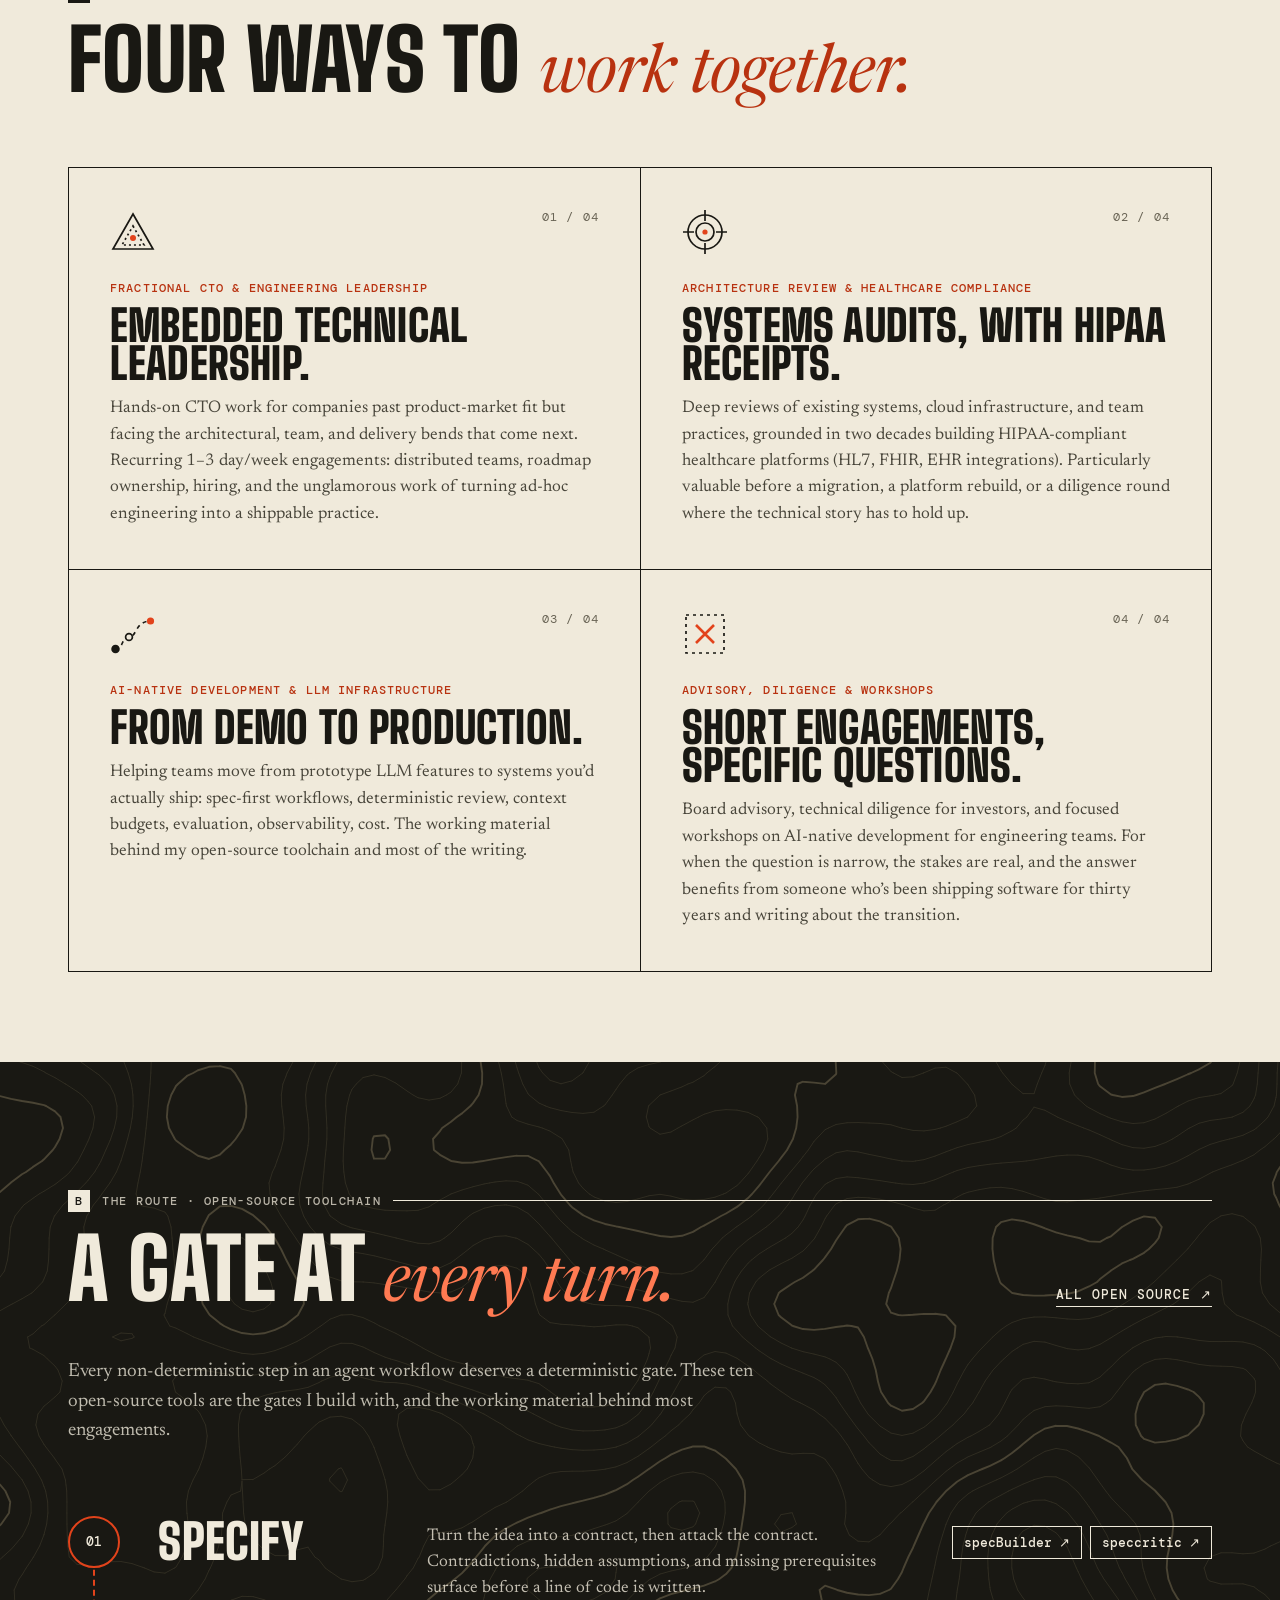
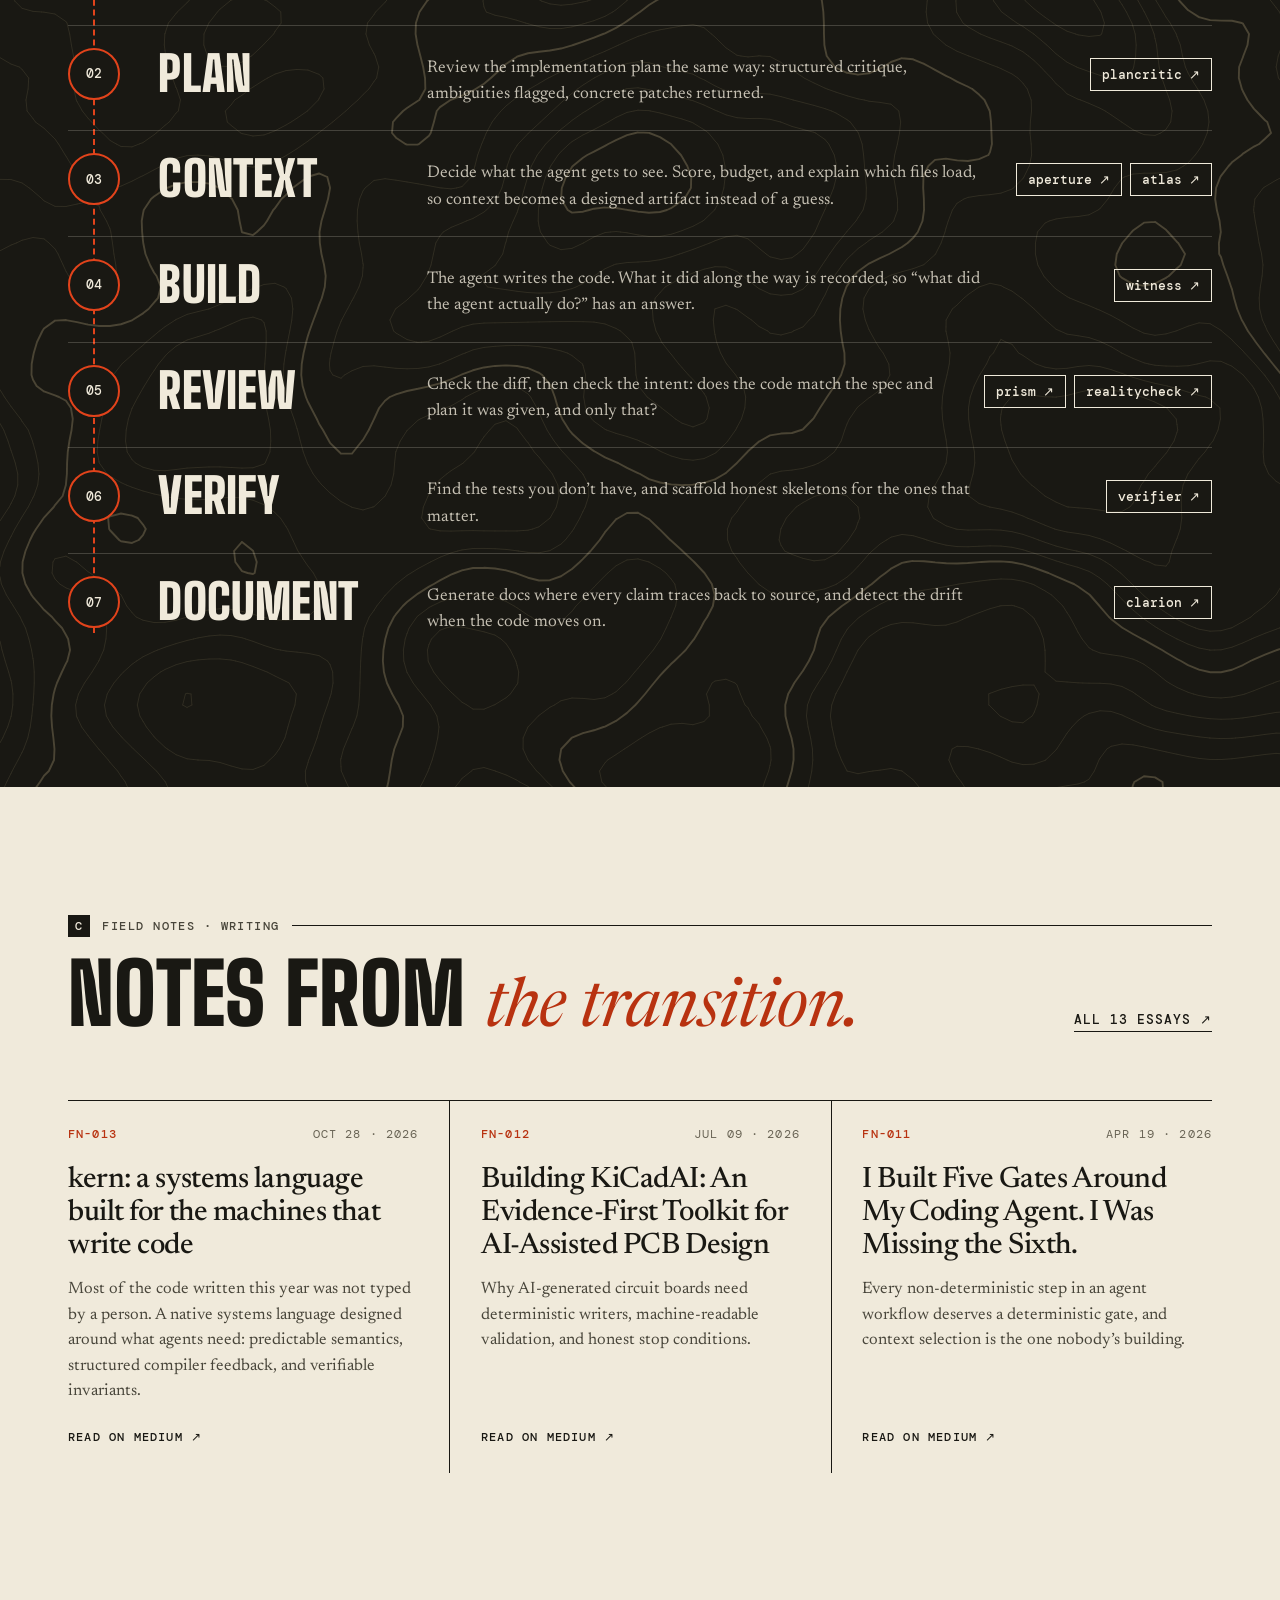
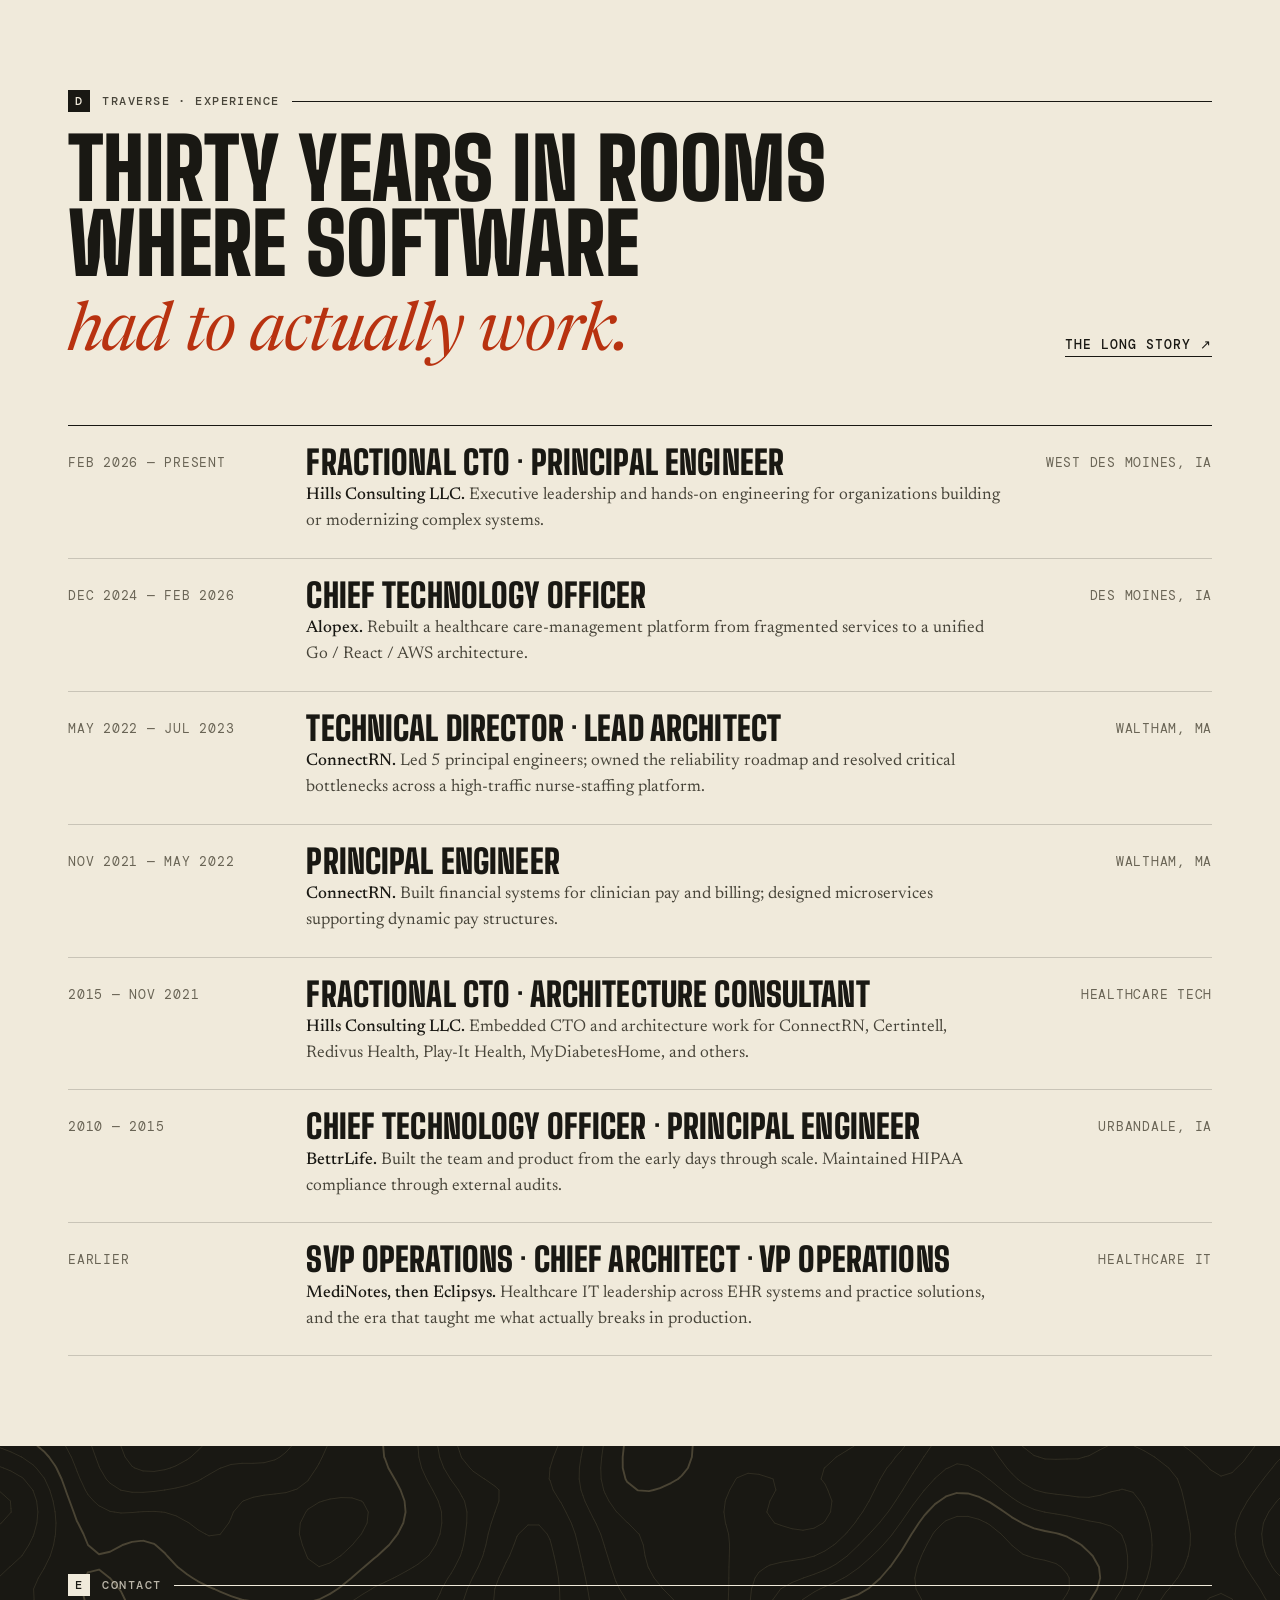
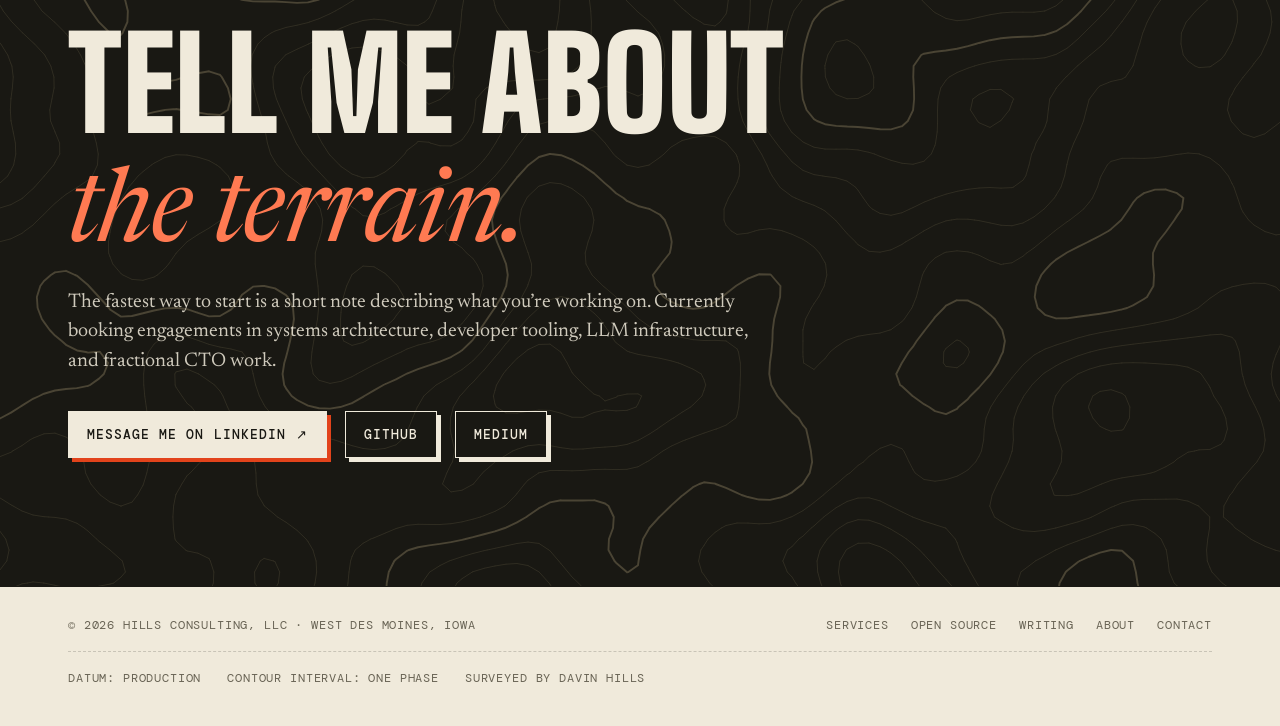
==== commit ca31c727: "feat(site): redesign as Hills Consulting company site Rework the personal portfolio into a site for " ====
--- a/index.html
+++ b/index.html
@@ -1,541 +1,348 @@
 <!doctype html>
 <html lang="en">
 <head>
-<meta charset="utf-8" />
-<meta name="viewport" content="width=device-width, initial-scale=1" />
-<title>Davin Hills — Building Intelligent Systems at Scale</title>
+<meta charset="utf-8">
+<meta name="viewport" content="width=device-width,initial-scale=1">
+<title>Hills Consulting — Fractional CTO, architecture &amp; AI-native engineering</title>
+<meta name="description" content="Hills Consulting is the practice of Davin Hills: fractional CTO, architecture review, and AI-native engineering for teams building software that has to work. West Des Moines, Iowa.">
+<meta property="og:title" content="Hills Consulting — Know the ground before you build on it.">
+<meta property="og:description" content="Fractional CTO, architecture review, and AI-native engineering from Davin Hills. Thirty years of shipping software that had to work.">
+<meta property="og:type" content="website">
+<meta name="theme-color" content="#f0eadb">
+<link rel="icon" href="favicon.svg" type="image/svg+xml">
 <link rel="preconnect" href="https://fonts.googleapis.com">
 <link rel="preconnect" href="https://fonts.gstatic.com" crossorigin>
-<link href="https://fonts.googleapis.com/css2?family=Inter:wght@300;400;500;600;700&family=JetBrains+Mono:wght@400;500&display=swap" rel="stylesheet">
-<style>
-  :root{
-    --bg: #08090a;
-    --bg-2: #0b0d10;
-    --surface: #101114;
-    --border: rgba(255,255,255,0.06);
-    --border-strong: rgba(255,255,255,0.1);
-    --text: #f7f8f8;
-    --text-muted: #8a8f98;
-    --text-dim: #62666d;
-    --accent: #7b7ff6;
-    --accent-2: #b78af8;
-    --accent-3: #5e6ad2;
-    --pink: #ec6cb9;
-  }
-  *{box-sizing:border-box;margin:0;padding:0}
-  html,body{background:var(--bg);color:var(--text);font-family:'Inter',-apple-system,system-ui,sans-serif;-webkit-font-smoothing:antialiased;font-feature-settings:"cv02","cv03","cv04","cv11"}
-  a{color:inherit;text-decoration:none}
-  body{overflow-x:hidden}
-
-  /* ambient grain */
-  body::before{
-    content:"";position:fixed;inset:0;pointer-events:none;z-index:100;opacity:.035;
-    background-image:url("data:image/svg+xml;utf8,<svg xmlns='http://www.w3.org/2000/svg' width='160' height='160'><filter id='n'><feTurbulence type='fractalNoise' baseFrequency='0.9' numOctaves='2' stitchTiles='stitch'/></filter><rect width='100%25' height='100%25' filter='url(%23n)'/></svg>");
-    mix-blend-mode:overlay;
-  }
-
-  /* aurora behind everything */
-  .aurora{position:fixed;inset:0;z-index:-1;overflow:hidden;pointer-events:none}
-  .aurora::before,
-  .aurora::after{
-    content:"";position:absolute;border-radius:50%;filter:blur(120px);opacity:.55;
-  }
-  .aurora::before{
-    width:680px;height:680px;top:-220px;right:-120px;
-    background:radial-gradient(circle at 30% 30%, #5e6ad2 0%, #7b7ff6 35%, transparent 70%);
-  }
-  .aurora::after{
-    width:540px;height:540px;top:240px;left:-180px;
-    background:radial-gradient(circle at 50% 50%, #ec6cb9 0%, #b78af8 40%, transparent 72%);
-    opacity:.35;
-  }
-
-  /* nav */
-  header.nav{
-    position:sticky;top:16px;z-index:50;margin:16px auto 0;max-width:1180px;padding:0 24px;
-  }
-  .nav-inner{
-    display:flex;align-items:center;justify-content:space-between;
-    padding:10px 14px 10px 18px;border:1px solid var(--border);border-radius:999px;
-    background:rgba(12,13,16,0.6);backdrop-filter: blur(12px) saturate(140%);
-    -webkit-backdrop-filter: blur(12px) saturate(140%);
-  }
-  .brand{display:flex;align-items:center;gap:10px;font-weight:600;letter-spacing:-0.01em}
-  .brand .logo{
-    width:22px;height:22px;border-radius:6px;
-    background:conic-gradient(from 220deg at 50% 50%, #5e6ad2, #b78af8, #ec6cb9, #5e6ad2);
-    box-shadow:0 0 0 1px rgba(255,255,255,0.06) inset, 0 8px 24px rgba(94,106,210,.35);
-  }
-  nav ul{display:flex;align-items:center;gap:6px;list-style:none}
-  nav a.link{
-    padding:8px 12px;border-radius:999px;color:var(--text-muted);font-size:14px;transition:color .2s, background .2s;
-  }
-  nav a.link:hover{color:var(--text);background:rgba(255,255,255,0.04)}
-  .cta{
-    display:inline-flex;align-items:center;gap:8px;padding:8px 14px;border-radius:999px;
-    background:var(--text);color:#0b0c0f;font-weight:500;font-size:13.5px;
-    transition:transform .15s ease, box-shadow .15s ease;
-  }
-  .cta:hover{transform:translateY(-1px);box-shadow:0 10px 30px rgba(255,255,255,.08)}
-  .cta svg{width:14px;height:14px}
-
-  /* hero */
-  .hero{
-    max-width:1180px;margin:0 auto;padding:140px 24px 120px;position:relative;
-  }
-  .eyebrow{
-    display:inline-flex;align-items:center;gap:10px;padding:6px 12px 6px 10px;
-    border:1px solid var(--border);border-radius:999px;background:rgba(255,255,255,0.02);
-    color:var(--text-muted);font-size:13px;margin-bottom:32px;
-  }
-  .eyebrow .dot{
-    width:6px;height:6px;border-radius:50%;background:#4ade80;box-shadow:0 0 0 4px rgba(74,222,128,.15);
-    animation:pulse 2s ease-in-out infinite;
-  }
-  @keyframes pulse{0%,100%{box-shadow:0 0 0 4px rgba(74,222,128,.15)}50%{box-shadow:0 0 0 8px rgba(74,222,128,.05)}}
-  h1.display{
-    font-size:clamp(48px, 8vw, 104px);line-height:0.98;letter-spacing:-0.045em;font-weight:600;
-    max-width:15ch;
-  }
-  .lede{
-    margin-top:28px;max-width:560px;color:var(--text-muted);font-size:19px;line-height:1.55;font-weight:400;
-  }
-  .hero-actions{display:flex;gap:12px;margin-top:40px;flex-wrap:wrap}
-  .btn-ghost{
-    display:inline-flex;align-items:center;gap:8px;padding:11px 18px;border-radius:999px;
-    border:1px solid var(--border-strong);background:rgba(255,255,255,0.02);color:var(--text);font-size:14px;
-    transition:background .2s, border-color .2s;
-  }
-  .btn-ghost:hover{background:rgba(255,255,255,0.05);border-color:rgba(255,255,255,0.18)}
-  .btn-solid{
-    display:inline-flex;align-items:center;gap:8px;padding:11px 18px;border-radius:999px;
-    background:linear-gradient(180deg, #ffffff 0%, #dddde0 100%);color:#0b0c0f;font-size:14px;font-weight:500;
-    box-shadow:0 1px 0 rgba(255,255,255,0.6) inset, 0 10px 30px rgba(255,255,255,0.08);
-    transition:transform .15s;
-  }
-  .btn-solid:hover{transform:translateY(-1px)}
-  .btn svg, .btn-ghost svg, .btn-solid svg{width:14px;height:14px}
-
-  /* metrics strip */
-  .metrics{
-    margin-top:88px;display:grid;grid-template-columns:repeat(4,1fr);gap:0;
-    border-top:1px solid var(--border);border-bottom:1px solid var(--border);
-  }
-  .metric{padding:22px 24px;border-right:1px solid var(--border)}
-  .metric:last-child{border-right:none}
-  .metric .num{font-family:'JetBrains Mono',monospace;font-size:28px;letter-spacing:-0.02em;color:var(--text)}
-  .metric .lbl{margin-top:6px;font-size:13px;color:var(--text-dim);letter-spacing:0.02em;text-transform:uppercase}
-
-  /* section base */
-  section.band{max-width:1180px;margin:0 auto;padding:120px 24px;position:relative}
-  .section-head{display:flex;align-items:end;justify-content:space-between;gap:40px;margin-bottom:48px}
-  .section-head .kicker{
-    font-family:'JetBrains Mono',monospace;font-size:12px;letter-spacing:0.14em;color:var(--text-dim);text-transform:uppercase;margin-bottom:16px;
-  }
-  .section-head h2{font-size:44px;line-height:1.05;letter-spacing:-0.035em;font-weight:600;max-width:18ch}
-  .section-head .side{color:var(--text-muted);max-width:340px;font-size:15px;line-height:1.55}
-  .section-head a.more{color:var(--text-muted);font-size:14px;display:inline-flex;gap:6px;align-items:center}
-  .section-head a.more:hover{color:var(--text)}
-
-  /* writing grid */
-  .writing{display:grid;grid-template-columns:repeat(3,1fr);gap:1px;background:var(--border);border:1px solid var(--border);border-radius:16px;overflow:hidden}
-  .write-card{
-    background:var(--bg);padding:28px 26px 26px;min-height:240px;display:flex;flex-direction:column;justify-content:space-between;
-    transition:background .3s ease;cursor:pointer;
-  }
-  .write-card:hover{background:#0d0f13}
-  .write-card .meta{font-family:'JetBrains Mono',monospace;font-size:12px;color:var(--text-dim);letter-spacing:0.05em}
-  .write-card h3{font-size:22px;line-height:1.2;letter-spacing:-0.02em;font-weight:500;margin-top:20px}
-  .write-card p{margin-top:12px;color:var(--text-muted);font-size:14.5px;line-height:1.55}
-  .write-card .arrow{margin-top:20px;display:inline-flex;align-items:center;gap:6px;color:var(--text-muted);font-size:13px;transition:color .2s}
-  .write-card:hover .arrow{color:var(--text)}
-
-  /* projects */
-  .projects{display:grid;grid-template-columns:repeat(2,1fr);gap:16px}
-  .proj{
-    position:relative;border:1px solid var(--border);border-radius:16px;padding:28px;
-    background:linear-gradient(180deg, rgba(255,255,255,0.02), rgba(255,255,255,0) 60%);
-    transition:border-color .25s, transform .25s;overflow:hidden;
-  }
-  .proj::before{
-    content:"";position:absolute;inset:-1px;border-radius:16px;padding:1px;
-    background:linear-gradient(135deg, rgba(123,127,246,.35), rgba(236,108,185,.0) 40%);
-    -webkit-mask:linear-gradient(#000,#000) content-box, linear-gradient(#000,#000);
-    -webkit-mask-composite:xor;mask-composite:exclude;
-    opacity:0;transition:opacity .3s;pointer-events:none;
-  }
-  .proj:hover{transform:translateY(-2px)}
-  .proj:hover::before{opacity:1}
-  .proj-head{display:flex;align-items:center;justify-content:space-between;margin-bottom:18px}
-  .proj-name{display:flex;align-items:center;gap:10px;font-weight:500;letter-spacing:-0.01em}
-  .proj-name .sq{width:22px;height:22px;border-radius:6px;background:linear-gradient(135deg,#5e6ad2,#b78af8);box-shadow:inset 0 0 0 1px rgba(255,255,255,.08)}
-  .stars{font-family:'JetBrains Mono',monospace;font-size:12px;color:var(--text-muted);display:inline-flex;gap:6px;align-items:center;padding:4px 8px;border:1px solid var(--border);border-radius:999px}
-  .proj p{color:var(--text-muted);font-size:14.5px;line-height:1.6;margin-bottom:22px}
-  .tags{display:flex;gap:6px;flex-wrap:wrap}
-  .tag{font-family:'JetBrains Mono',monospace;font-size:11.5px;padding:4px 9px;border:1px solid var(--border);border-radius:6px;color:var(--text-muted)}
-
-  /* experience timeline */
-  .timeline{display:flex;flex-direction:column;border-left:1px solid var(--border);padding-left:24px;margin-left:4px}
-  .job{position:relative;padding:22px 0;border-bottom:1px dashed var(--border);display:grid;grid-template-columns:160px 1fr auto;gap:32px;align-items:baseline}
-  .job:last-child{border-bottom:none}
-  .job::before{content:"";position:absolute;left:-29px;top:30px;width:9px;height:9px;border-radius:50%;background:var(--accent);box-shadow:0 0 0 4px rgba(123,127,246,.15)}
-  .job .when{font-family:'JetBrains Mono',monospace;font-size:12.5px;color:var(--text-dim);letter-spacing:0.04em}
-  .job .role{font-size:17px;font-weight:500;letter-spacing:-0.01em}
-  .job .co{color:var(--text-muted);font-size:14px;margin-top:4px}
-  .job .place{font-size:12.5px;color:var(--text-dim);font-family:'JetBrains Mono',monospace}
-
-  /* CTA footer band */
-  .final{
-    max-width:1180px;margin:60px auto 0;padding:80px 24px;position:relative;text-align:center;
-    border-top:1px solid var(--border);
-  }
-  .final h3{font-size:clamp(36px,5vw,64px);letter-spacing:-0.04em;line-height:1.05;font-weight:600;max-width:18ch;margin:0 auto}
-  .final p{margin:18px auto 0;color:var(--text-muted);max-width:46ch;font-size:16px;line-height:1.55}
-  .final .row{margin-top:36px;display:flex;gap:12px;justify-content:center;flex-wrap:wrap}
-
-  footer{
-    max-width:1180px;margin:0 auto;padding:40px 24px 60px;display:flex;justify-content:space-between;align-items:center;gap:24px;flex-wrap:wrap;
-    color:var(--text-dim);font-size:13px;border-top:1px solid var(--border);
-  }
-  footer a{color:var(--text-muted)}
-  footer a:hover{color:var(--text)}
-  footer ul{list-style:none;display:flex;gap:20px}
-
-  /* ——— motion ——— */
-  @keyframes auroraDriftA{
-    0%,100%{transform:translate3d(0,0,0) scale(1)}
-    50%{transform:translate3d(50px,30px,0) scale(1.08)}
-  }
-  @keyframes auroraDriftB{
-    0%,100%{transform:translate3d(0,0,0) scale(1)}
-    50%{transform:translate3d(-40px,40px,0) scale(1.12)}
-  }
-  .aurora::before{animation:auroraDriftA 20s ease-in-out infinite}
-  .aurora::after{animation:auroraDriftB 26s ease-in-out infinite}
-
-  @keyframes logoSpin{to{transform:rotate(360deg)}}
-  .brand .logo{animation:logoSpin 16s linear infinite}
-
-  h1.display .grad{
-    background:linear-gradient(92deg,#ffffff 0%,#cdbffc 25%,#7b7ff6 50%,#cdbffc 75%,#ffffff 100%);
-    background-size:200% 100%;
-    -webkit-background-clip:text;background-clip:text;color:transparent;
-    animation:gradShimmer 9s linear infinite;
-  }
-  @keyframes gradShimmer{from{background-position:0% 50%}to{background-position:-200% 50%}}
-
-  @keyframes riseIn{from{opacity:0;transform:translateY(20px)}to{opacity:1;transform:translateY(0)}}
-  .hero .eyebrow,.hero h1.display,.hero .lede,.hero .hero-actions,.hero .metrics{
-    opacity:0;animation:riseIn .9s cubic-bezier(.2,.7,.2,1) forwards;
-  }
-  .hero .eyebrow{animation-delay:.05s}
-  .hero h1.display{animation-delay:.18s}
-  .hero .lede{animation-delay:.34s}
-  .hero .hero-actions{animation-delay:.50s}
-  .hero .metrics{animation-delay:.66s}
-
-  .reveal{opacity:0;transform:translateY(26px);transition:opacity .8s ease,transform .8s cubic-bezier(.2,.7,.2,1)}
-  .reveal.in{opacity:1;transform:none}
-  .reveal-stagger > *{opacity:0;transform:translateY(18px);transition:opacity .65s ease,transform .65s cubic-bezier(.2,.7,.2,1)}
-  .reveal-stagger.in > *{opacity:1;transform:none}
-  .reveal-stagger.in > *:nth-child(1){transition-delay:.05s}
-  .reveal-stagger.in > *:nth-child(2){transition-delay:.14s}
-  .reveal-stagger.in > *:nth-child(3){transition-delay:.23s}
-  .reveal-stagger.in > *:nth-child(4){transition-delay:.32s}
-  .reveal-stagger.in > *:nth-child(5){transition-delay:.41s}
-  .reveal-stagger.in > *:nth-child(6){transition-delay:.50s}
-  .reveal-stagger.in > *:nth-child(7){transition-delay:.59s}
-  .reveal-stagger.in > *:nth-child(8){transition-delay:.68s}
-
-  .proj{transition:border-color .25s,transform .25s,box-shadow .35s}
-  .proj:hover{box-shadow:0 24px 60px -24px rgba(123,127,246,.32)}
-
-  .btn-solid,.btn-ghost,.cta{position:relative;overflow:hidden}
-  .btn-solid::after,.cta::after{
-    content:"";position:absolute;inset:0;border-radius:inherit;
-    background:linear-gradient(100deg,transparent 30%,rgba(255,255,255,.45) 50%,transparent 70%);
-    transform:translateX(-120%);transition:transform .6s ease;pointer-events:none;
-  }
-  .btn-solid:hover::after,.cta:hover::after{transform:translateX(120%)}
-
-  @media (prefers-reduced-motion: reduce){
-    *,*::before,*::after{animation:none!important;transition:none!important}
-    .hero .eyebrow,.hero h1.display,.hero .lede,.hero .hero-actions,.hero .metrics,
-    .reveal,.reveal-stagger > *{opacity:1!important;transform:none!important}
-  }
-
-  /* responsive */
-  @media (max-width: 900px){
-    .writing{grid-template-columns:1fr}
-    .projects{grid-template-columns:1fr}
-    .metrics{grid-template-columns:repeat(2,1fr)}
-    .metric:nth-child(2){border-right:none}
-    .section-head{flex-direction:column;align-items:flex-start}
-    .job{grid-template-columns:1fr;gap:6px}
-    .job .place{margin-top:4px}
-    nav ul li:nth-child(-n+3){display:none}
-  }
-</style>
+<link href="https://fonts.googleapis.com/css2?family=Big+Shoulders+Display:wght@600;800;900&family=DM+Mono:wght@400;500&family=Newsreader:ital,opsz,wght@0,6..72,400;0,6..72,500;1,6..72,400&display=swap" rel="stylesheet">
+<link rel="stylesheet" href="site.css">
+<script>document.documentElement.classList.add('js')</script>
 </head>
 <body>
-<div class="aurora"></div>
-
-<header class="nav">
-  <div class="nav-inner">
-    <a href="index.html" class="brand">
-      <span class="logo" aria-hidden="true"></span>
-      <span>Davin Hills</span>
+<a class="skip" href="#main">Skip to content</a>
+
+<header class="collar">
+  <div class="wrap">
+    <a class="brand" href="index.html" aria-label="Hills Consulting — home">
+      <svg viewBox="0 0 32 32" fill="none" stroke="currentColor" stroke-width="1.7" aria-hidden="true"><path d="M3 18c0-8 6-14 14-14s12 5 12 12-6 13-14 13S3 25 3 18Z"/><path d="M8.5 17.5c0-5 3.7-8.5 8.6-8.5 4.6 0 7.4 3 7.4 7.2 0 4.6-3.8 7.8-8.4 7.8-4.4 0-7.6-2.3-7.6-6.5Z"/><path d="M13.3 16.8c0-2.3 1.8-3.8 4-3.8 2 0 3.4 1.4 3.4 3.2 0 2-1.7 3.4-3.8 3.4-2 0-3.6-1-3.6-2.8Z"/><circle cx="17" cy="16.4" r="1.7" fill="#e2431b" stroke="none"/></svg>
+      <span>Hills<br>Consulting</span>
     </a>
-    <nav>
-      <ul>
-        <li><a class="link" href="projects.html">Open Source</a></li>
-        <li><a class="link" href="writing.html">Articles</a></li>
-        <li><a class="link" href="#experience">Experience</a></li>
-        <li><a class="link" href="about.html">About</a></li>
-        <li>
-          <a class="cta" href="#contact">
-            Get in touch
-            <svg viewBox="0 0 24 24" fill="none" stroke="currentColor" stroke-width="2" stroke-linecap="round" stroke-linejoin="round"><path d="M5 12h14M13 6l6 6-6 6"/></svg>
-          </a>
-        </li>
-      </ul>
+    <span class="sheet">Sheet 01 of 04 · Home</span>
+    <nav class="nav" aria-label="Primary">
+      <a href="#services">Services</a>
+      <a href="projects.html">Open source</a>
+      <a href="writing.html">Writing</a>
+      <a href="about.html">About</a>
+      <a class="nav-cta" href="#contact">Contact</a>
     </nav>
   </div>
 </header>
 
+<main id="main">
+
+<!-- ═════════ HERO ═════════ -->
 <section class="hero">
-  <span class="eyebrow"><span class="dot"></span> West Des Moines, Iowa · Booking 2026</span>
-  <h1 class="display">
-    From MediNotes to Claude: thirty years of <span class="grad">shipping software</span> that matters.
-  </h1>
-  <p class="lede">
-    I've led engineering at healthcare-IT companies, held CTO roles at Alopex and BettrLife,
-    and now build open-source AI tooling — SpecCritic, PlanCritic, Prism —
-    for teams trying to make LLMs actually reliable.
-  </p>
-  <div class="hero-actions">
-    <a class="btn-solid" href="#opensource">
-      View open source
-      <svg viewBox="0 0 24 24" fill="none" stroke="currentColor" stroke-width="2" stroke-linecap="round" stroke-linejoin="round"><path d="M5 12h14M13 6l6 6-6 6"/></svg>
-    </a>
-    <a class="btn-ghost" href="writing.html">
-      Read articles
-    </a>
-  </div>
-
-  <div class="metrics" role="list">
-    <div class="metric"><div class="num">30+</div><div class="lbl">Years shipping</div></div>
-    <div class="metric"><div class="num">11</div><div class="lbl">Articles on Medium</div></div>
-    <div class="metric"><div class="num">40+</div><div class="lbl">Open source projects</div></div>
-    <div class="metric"><div class="num">03</div><div class="lbl">Industry awards</div></div>
-  </div>
-</section>
-
-<section class="band" id="articles">
-  <div class="section-head reveal">
-    <div>
-      <div class="kicker">01 · Writing</div>
-      <h2>Essays on AI, developer tools, and the craft of shipping software.</h2>
-    </div>
-    <a class="more" href="writing.html">All articles <svg width="14" height="14" viewBox="0 0 24 24" fill="none" stroke="currentColor" stroke-width="2" stroke-linecap="round"><path d="M5 12h14M13 6l6 6-6 6"/></svg></a>
-  </div>
-  <div class="writing reveal-stagger">
-    <a class="write-card" href="https://dshills.medium.com/i-built-five-gates-around-my-coding-agent-i-was-missing-the-sixth-d3579d101a4a" target="_blank" rel="noopener">
-      <div>
-        <div class="meta">APR 19 · 2026 · AGENTS</div>
+  <div class="wrap">
+    <div class="map-frame">
+      <div class="map fade-left" data-contours data-interactive data-seed="11" style="cursor:crosshair">
+        <canvas aria-hidden="true"></canvas>
+        <span class="coord tl">41°34′38″N</span>
+        <span class="coord tr">93°42′41″W</span>
+        <span class="coord bl">Hills Consulting, LLC · West Des Moines, Iowa</span>
+        <span class="coord br" data-elev aria-hidden="true">Elev <b>950</b> ft</span>
+
+        <div class="map-body">
+          <p class="eyebrow"><i></i> Booking new engagements</p>
+          <h1>
+            <span class="line"><span>Know the ground</span></span>
+            <span class="line"><span>before you</span></span>
+            <span class="line"><span class="blaze">build on it.</span></span>
+          </h1>
+          <p class="lede">Hills Consulting is the practice of Davin Hills: thirty years of shipping software that had to work, most of it in healthcare, and an open-source toolchain for making AI-assisted development reliable enough to ship.</p>
+          <div class="actions">
+            <a class="btn" href="#contact">Start a conversation <span class="arrow">↗</span></a>
+            <a class="btn ghost" href="#route">See how I work</a>
+          </div>
+
+          <aside class="legend" aria-label="Services">
+            <h2><span>Legend</span><span>4 engagements</span></h2>
+            <ul>
+              <li><a href="#services">
+                <svg viewBox="0 0 24 24" fill="none" stroke="currentColor" stroke-width="1.6" aria-hidden="true"><path d="M12 3 21.5 20h-19Z"/><circle cx="12" cy="14.5" r="1.6" fill="#e2431b" stroke="none"/></svg>
+                Fractional CTO &amp; leadership <span class="arrow">→</span></a></li>
+              <li><a href="#services">
+                <svg viewBox="0 0 24 24" fill="none" stroke="currentColor" stroke-width="1.6" aria-hidden="true"><circle cx="12" cy="12" r="8.5"/><circle cx="12" cy="12" r="4"/><path d="M12 1v5M12 18v5M1 12h5M18 12h5"/></svg>
+                Architecture &amp; HIPAA review <span class="arrow">→</span></a></li>
+              <li><a href="#services">
+                <svg viewBox="0 0 24 24" fill="none" stroke="currentColor" stroke-width="1.6" aria-hidden="true"><path d="M3 19c4 0 3-6 7-6s3-8 11-8" stroke-dasharray="3 3"/><circle cx="3.5" cy="19" r="2" fill="currentColor"/><circle cx="20.5" cy="5" r="2" fill="#e2431b" stroke="none"/></svg>
+                AI-native engineering <span class="arrow">→</span></a></li>
+              <li><a href="#services">
+                <svg viewBox="0 0 24 24" fill="none" stroke="currentColor" stroke-width="1.6" aria-hidden="true"><path d="M5 5 19 19M19 5 5 19"/><rect x="2" y="2" width="20" height="20" stroke-dasharray="2 3"/></svg>
+                Advisory &amp; diligence <span class="arrow">→</span></a></li>
+            </ul>
+            <div class="scale" aria-hidden="true"><span>0</span><i></i><span>30 yrs</span></div>
+          </aside>
+        </div>
+      </div>
+
+      <div class="stats">
+        <div><b>30+</b><span>Years shipping software</span></div>
+        <div><b>50+</b><span>Public repositories</span></div>
+        <div><b>13</b><span>Essays published</span></div>
+        <div><b>03</b><span>Industry awards</span></div>
+      </div>
+    </div>
+  </div>
+</section>
+
+<!-- ═════════ PREMISE ═════════ -->
+<section class="section" id="premise">
+  <div class="wrap premise">
+    <blockquote class="reveal">The most expensive part of software is the part that’s wrong.</blockquote>
+    <div class="body reveal">
+      <p>That’s true with human teams. It’s triply true with LLM agents. So every engagement starts the same way: <strong>survey the terrain</strong>. The system as it actually runs, the team as it actually works, and the constraints nobody wrote down.</p>
+      <p>Then turn what you want into a contract, check the contract, and only then write the code. I work at every level of that, from writing production-grade code to leading engineering organizations, and I’ve spent the last few years making LLM-based development <strong>reliable enough to ship</strong>.</p>
+    </div>
+  </div>
+</section>
+
+<!-- ═════════ SERVICES ═════════ -->
+<section class="section tight" id="services">
+  <div class="wrap">
+    <header class="sec-head reveal">
+      <p class="kicker"><b>A</b> Services</p>
+      <h2>Four ways to <em>work together.</em></h2>
+    </header>
+
+    <div class="services reveal">
+      <article class="service">
+        <span class="no">01 / 04</span>
+        <svg class="sym" viewBox="0 0 46 46" fill="none" stroke="currentColor" stroke-width="1.7" aria-hidden="true"><path d="M23 5 43 40H3Z"/><path d="M23 17 34 36H12Z" stroke-dasharray="2 3"/><circle cx="23" cy="29" r="3" fill="#e2431b" stroke="none"/></svg>
+        <p class="label">Fractional CTO &amp; engineering leadership</p>
+        <h3>Embedded technical leadership.</h3>
+        <p>Hands-on CTO work for companies past product-market fit but facing the architectural, team, and delivery bends that come next. Recurring 1–3 day/week engagements: distributed teams, roadmap ownership, hiring, and the unglamorous work of turning ad-hoc engineering into a shippable practice.</p>
+      </article>
+      <article class="service">
+        <span class="no">02 / 04</span>
+        <svg class="sym" viewBox="0 0 46 46" fill="none" stroke="currentColor" stroke-width="1.7" aria-hidden="true"><circle cx="23" cy="23" r="17"/><circle cx="23" cy="23" r="9"/><path d="M23 1v11M23 34v11M1 23h11M34 23h11"/><circle cx="23" cy="23" r="2.6" fill="#e2431b" stroke="none"/></svg>
+        <p class="label">Architecture review &amp; healthcare compliance</p>
+        <h3>Systems audits, with HIPAA receipts.</h3>
+        <p>Deep reviews of existing systems, cloud infrastructure, and team practices, grounded in two decades building HIPAA-compliant healthcare platforms (HL7, FHIR, EHR integrations). Particularly valuable before a migration, a platform rebuild, or a diligence round where the technical story has to hold up.</p>
+      </article>
+      <article class="service">
+        <span class="no">03 / 04</span>
+        <svg class="sym" viewBox="0 0 46 46" fill="none" stroke="currentColor" stroke-width="1.7" aria-hidden="true"><path d="M5 38c9 0 6-12 14-12s6-16 22-16" stroke-dasharray="4 4"/><circle cx="5.5" cy="38" r="3.4" fill="currentColor"/><circle cx="19" cy="26" r="3.4" fill="#f0eadb"/><circle cx="40.5" cy="10" r="3.6" fill="#e2431b" stroke="none"/></svg>
+        <p class="label">AI-native development &amp; LLM infrastructure</p>
+        <h3>From demo to production.</h3>
+        <p>Helping teams move from prototype LLM features to systems you’d actually ship: spec-first workflows, deterministic review, context budgets, evaluation, observability, cost. The working material behind my open-source toolchain and most of the writing.</p>
+      </article>
+      <article class="service">
+        <span class="no">04 / 04</span>
+        <svg class="sym" viewBox="0 0 46 46" fill="none" stroke="currentColor" stroke-width="1.7" aria-hidden="true"><rect x="4" y="4" width="38" height="38" stroke-dasharray="3 4"/><path d="M14 14 32 32M32 14 14 32" stroke="#e2431b" stroke-width="2.6"/></svg>
+        <p class="label">Advisory, diligence &amp; workshops</p>
+        <h3>Short engagements, specific questions.</h3>
+        <p>Board advisory, technical diligence for investors, and focused workshops on AI-native development for engineering teams. For when the question is narrow, the stakes are real, and the answer benefits from someone who’s been shipping software for thirty years and writing about the transition.</p>
+      </article>
+    </div>
+  </div>
+</section>
+
+<!-- ═════════ ROUTE (toolchain) ═════════ -->
+<section class="section night" id="route" data-contours data-seed="29">
+  <canvas aria-hidden="true"></canvas>
+  <div class="wrap">
+    <header class="sec-head reveal">
+      <p class="kicker"><b>B</b> The route · open-source toolchain</p>
+      <h2>A gate at <em>every turn.</em></h2>
+      <a class="more" href="projects.html">All open source <span class="arrow">↗</span></a>
+    </header>
+    <p class="sec-sub reveal">Every non-deterministic step in an agent workflow deserves a deterministic gate. These ten open-source tools are the gates I build with, and the working material behind most engagements.</p>
+
+    <ol class="route">
+      <li class="stop reveal">
+        <div class="marker">01</div>
+        <h3>Specify</h3>
+        <p>Turn the idea into a contract, then attack the contract. Contradictions, hidden assumptions, and missing prerequisites surface before a line of code is written.</p>
+        <div class="tools">
+          <a href="https://github.com/dshills/specBuilder" target="_blank" rel="noopener">specBuilder <span class="arrow">↗</span></a>
+          <a href="https://github.com/dshills/speccritic" target="_blank" rel="noopener">speccritic <span class="arrow">↗</span></a>
+        </div>
+      </li>
+      <li class="stop reveal">
+        <div class="marker">02</div>
+        <h3>Plan</h3>
+        <p>Review the implementation plan the same way: structured critique, ambiguities flagged, concrete patches returned.</p>
+        <div class="tools">
+          <a href="https://github.com/dshills/plancritic" target="_blank" rel="noopener">plancritic <span class="arrow">↗</span></a>
+        </div>
+      </li>
+      <li class="stop reveal">
+        <div class="marker">03</div>
+        <h3>Context</h3>
+        <p>Decide what the agent gets to see. Score, budget, and explain which files load, so context becomes a designed artifact instead of a guess.</p>
+        <div class="tools">
+          <a href="https://github.com/dshills/aperture" target="_blank" rel="noopener">aperture <span class="arrow">↗</span></a>
+          <a href="https://github.com/dshills/atlas" target="_blank" rel="noopener">atlas <span class="arrow">↗</span></a>
+        </div>
+      </li>
+      <li class="stop reveal">
+        <div class="marker">04</div>
+        <h3>Build</h3>
+        <p>The agent writes the code. What it did along the way is recorded, so “what did the agent actually do?” has an answer.</p>
+        <div class="tools">
+          <a href="https://github.com/dshills/witness" target="_blank" rel="noopener">witness <span class="arrow">↗</span></a>
+        </div>
+      </li>
+      <li class="stop reveal">
+        <div class="marker">05</div>
+        <h3>Review</h3>
+        <p>Check the diff, then check the intent: does the code match the spec and plan it was given, and only that?</p>
+        <div class="tools">
+          <a href="https://github.com/dshills/prism" target="_blank" rel="noopener">prism <span class="arrow">↗</span></a>
+          <a href="https://github.com/dshills/RealityCheck" target="_blank" rel="noopener">realitycheck <span class="arrow">↗</span></a>
+        </div>
+      </li>
+      <li class="stop reveal">
+        <div class="marker">06</div>
+        <h3>Verify</h3>
+        <p>Find the tests you don’t have, and scaffold honest skeletons for the ones that matter.</p>
+        <div class="tools">
+          <a href="https://github.com/dshills/verifier" target="_blank" rel="noopener">verifier <span class="arrow">↗</span></a>
+        </div>
+      </li>
+      <li class="stop reveal">
+        <div class="marker">07</div>
+        <h3>Document</h3>
+        <p>Generate docs where every claim traces back to source, and detect the drift when the code moves on.</p>
+        <div class="tools">
+          <a href="https://github.com/dshills/clarion" target="_blank" rel="noopener">clarion <span class="arrow">↗</span></a>
+        </div>
+      </li>
+    </ol>
+  </div>
+</section>
+
+<!-- ═════════ FIELD NOTES (writing) ═════════ -->
+<section class="section" id="writing">
+  <div class="wrap">
+    <header class="sec-head reveal">
+      <p class="kicker"><b>C</b> Field notes · writing</p>
+      <h2>Notes from <em>the transition.</em></h2>
+      <a class="more" href="writing.html">All 13 essays <span class="arrow">↗</span></a>
+    </header>
+
+    <div class="notes reveal">
+      <a class="note" href="https://dshills.medium.com/kern-a-systems-language-built-for-the-machines-that-write-code-0d4101c043d7" target="_blank" rel="noopener">
+        <div class="meta"><b>FN-013</b><span>Oct 28 · 2026</span></div>
+        <h3>kern: a systems language built for the machines that write code</h3>
+        <p>Most of the code written this year was not typed by a person. A native systems language designed around what agents need: predictable semantics, structured compiler feedback, and verifiable invariants.</p>
+        <span class="read">Read on Medium <span class="arrow">↗</span></span>
+      </a>
+      <a class="note" href="https://dshills.medium.com/building-kicadai-an-evidence-first-toolkit-for-ai-assisted-pcb-design-5d7308f4e49d" target="_blank" rel="noopener">
+        <div class="meta"><b>FN-012</b><span>Jul 09 · 2026</span></div>
+        <h3>Building KiCadAI: An Evidence-First Toolkit for AI-Assisted PCB Design</h3>
+        <p>Why AI-generated circuit boards need deterministic writers, machine-readable validation, and honest stop conditions.</p>
+        <span class="read">Read on Medium <span class="arrow">↗</span></span>
+      </a>
+      <a class="note" href="https://dshills.medium.com/i-built-five-gates-around-my-coding-agent-i-was-missing-the-sixth-d3579d101a4a" target="_blank" rel="noopener">
+        <div class="meta"><b>FN-011</b><span>Apr 19 · 2026</span></div>
         <h3>I Built Five Gates Around My Coding Agent. I Was Missing the Sixth.</h3>
-        <p>Every non-deterministic step in an agent workflow deserves a deterministic gate — and context selection is the one nobody's building.</p>
-      </div>
-      <span class="arrow">Read on Medium →</span>
-    </a>
-    <a class="write-card" href="https://dshills.medium.com/the-terminal-is-still-the-best-ide-building-an-ai-native-development-workflow-with-cli-tools-7adc645572ea" target="_blank" rel="noopener">
-      <div>
-        <div class="meta">MAR 04 · 2026 · AI</div>
-        <h3>The Terminal Is Still the Best IDE: Building an AI-Native Development Workflow with CLI Tools</h3>
-        <p>Why the command line — not the chat window — is where AI-native development is actually happening.</p>
-      </div>
-      <span class="arrow">Read on Medium →</span>
-    </a>
-    <a class="write-card" href="https://dshills.medium.com/why-i-stopped-letting-llms-see-everything-c8bf9ce0c209" target="_blank" rel="noopener">
-      <div>
-        <div class="meta">JAN 28 · 2026 · AI</div>
-        <h3>Why I Stopped Letting LLMs See Everything</h3>
-        <p>A practical case for bounded context: what to hide from the model, what to show it, and why the default of "paste the whole repo" is the wrong one.</p>
-      </div>
-      <span class="arrow">Read on Medium →</span>
-    </a>
-  </div>
-</section>
-
-<section class="band" id="opensource">
-  <div class="section-head reveal">
-    <div>
-      <div class="kicker">02 · Open source</div>
-      <h2>An AI-native development toolchain — in four acts.</h2>
-    </div>
-    <a class="more" href="projects.html">All projects <svg width="14" height="14" viewBox="0 0 24 24" fill="none" stroke="currentColor" stroke-width="2" stroke-linecap="round"><path d="M5 12h14M13 6l6 6-6 6"/></svg></a>
-  </div>
-  <div class="projects reveal-stagger">
-    <a class="proj" href="https://github.com/dshills/speccritic" target="_blank" rel="noopener">
-      <div class="proj-head">
-        <div class="proj-name"><span class="sq"></span> speccritic</div>
-        <span class="stars">
-          <svg width="12" height="12" viewBox="0 0 24 24" fill="currentColor"><path d="M12 2l2.9 6.9L22 10l-5.5 4.8L18.2 22 12 18.3 5.8 22l1.7-7.2L2 10l7.1-1.1z"/></svg>
-          0
-        </span>
-      </div>
-      <p>Evaluates specifications as formal contracts. Finds contradictions, hidden assumptions, and missing prerequisites <em>before</em> a line of code is written.</p>
-      <div class="tags"><span class="tag">Go</span><span class="tag">Specs</span><span class="tag">Step 01</span></div>
-    </a>
-    <a class="proj" href="https://github.com/dshills/plancritic" target="_blank" rel="noopener">
-      <div class="proj-head">
-        <div class="proj-name"><span class="sq" style="background:linear-gradient(135deg,#ec6cb9,#7b7ff6)"></span> plancritic</div>
-        <span class="stars">
-          <svg width="12" height="12" viewBox="0 0 24 24" fill="currentColor"><path d="M12 2l2.9 6.9L22 10l-5.5 4.8L18.2 22 12 18.3 5.8 22l1.7-7.2L2 10l7.1-1.1z"/></svg>
-          1
-        </span>
-      </div>
-      <p>Reviews implementation plans and returns structured critique: contradictions, ambiguities, missing prerequisites, and concrete patches.</p>
-      <div class="tags"><span class="tag">Go</span><span class="tag">Planning</span><span class="tag">Step 02</span></div>
-    </a>
-    <a class="proj" href="https://github.com/dshills/prism" target="_blank" rel="noopener">
-      <div class="proj-head">
-        <div class="proj-name"><span class="sq" style="background:linear-gradient(135deg,#4ade80,#7b7ff6)"></span> prism</div>
-        <span class="stars">
-          <svg width="12" height="12" viewBox="0 0 24 24" fill="currentColor"><path d="M12 2l2.9 6.9L22 10l-5.5 4.8L18.2 22 12 18.3 5.8 22l1.7-7.2L2 10l7.1-1.1z"/></svg>
-          1
-        </span>
-      </div>
-      <p>Local-first AI code review CLI. Reviews diffs, commits, and PRs across Anthropic, OpenAI, Gemini, and Ollama — with SARIF output and CI-friendly exit codes.</p>
-      <div class="tags"><span class="tag">Go</span><span class="tag">Multi-LLM</span><span class="tag">Step 03</span></div>
-    </a>
-    <a class="proj" href="https://github.com/dshills/RealityCheck" target="_blank" rel="noopener">
-      <div class="proj-head">
-        <div class="proj-name"><span class="sq" style="background:linear-gradient(135deg,#f59e0b,#ec6cb9)"></span> realitycheck</div>
-        <span class="stars">
-          <svg width="12" height="12" viewBox="0 0 24 24" fill="currentColor"><path d="M12 2l2.9 6.9L22 10l-5.5 4.8L18.2 22 12 18.3 5.8 22l1.7-7.2L2 10l7.1-1.1z"/></svg>
-          0
-        </span>
-      </div>
-      <p>Intent enforcement for agentic systems. Verifies that the code an agent produced matches the spec and plan it was given — not just that it compiles.</p>
-      <div class="tags"><span class="tag">Go</span><span class="tag">Verification</span><span class="tag">Step 04</span></div>
-    </a>
-  </div>
-</section>
-
-<section class="band" id="experience">
-  <div class="section-head reveal">
-    <div>
-      <div class="kicker">03 · Experience</div>
-      <h2>Twenty years in rooms where software had to actually work.</h2>
-    </div>
-    <a class="more" href="about.html">Full CV <svg width="14" height="14" viewBox="0 0 24 24" fill="none" stroke="currentColor" stroke-width="2" stroke-linecap="round"><path d="M5 12h14M13 6l6 6-6 6"/></svg></a>
-  </div>
-  <div class="timeline reveal-stagger">
-    <div class="job">
-      <div class="when">Feb 2026 — Present</div>
-      <div>
-        <div class="role">Fractional CTO · Principal Engineer</div>
-        <div class="co">Hills Consulting LLC — executive leadership and hands-on engineering for organizations building or modernizing complex systems.</div>
-      </div>
-      <div class="place">West Des Moines, IA</div>
-    </div>
-    <div class="job">
-      <div class="when">Dec 2024 — Feb 2026</div>
-      <div>
-        <div class="role">Chief Technology Officer</div>
-        <div class="co">Alopex — rebuilt a healthcare care-management platform from fragmented services to a unified Go / React / AWS architecture.</div>
-      </div>
-      <div class="place">Des Moines, IA</div>
-    </div>
-    <div class="job">
-      <div class="when">May 2022 — Jul 2023</div>
-      <div>
-        <div class="role">Technical Director · Lead Architect</div>
-        <div class="co">ConnectRN — led 5 principal engineers; owned the reliability roadmap and resolved critical bottlenecks across a high-traffic nurse-staffing platform.</div>
-      </div>
-      <div class="place">Waltham, MA</div>
-    </div>
-    <div class="job">
-      <div class="when">Nov 2021 — May 2022</div>
-      <div>
-        <div class="role">Principal Engineer</div>
-        <div class="co">ConnectRN — built financial systems for clinician pay and billing; designed microservices supporting dynamic pay structures.</div>
-      </div>
-      <div class="place">Waltham, MA</div>
-    </div>
-    <div class="job">
-      <div class="when">2015 — Nov 2021</div>
-      <div>
-        <div class="role">Fractional CTO · Architecture Consultant</div>
-        <div class="co">Hills Consulting LLC — embedded CTO and architecture work for ConnectRN, Certintell, Redivus Health, Play-It Health, MyDiabetesHome, and others.</div>
-      </div>
-      <div class="place">Healthcare Tech</div>
-    </div>
-    <div class="job">
-      <div class="when">2010 — 2015</div>
-      <div>
-        <div class="role">Chief Technology Officer · Principal Engineer</div>
-        <div class="co">BettrLife — built the team and product from the early days through scale. Maintained HIPAA compliance through external audits.</div>
-      </div>
-      <div class="place">Urbandale, IA</div>
-    </div>
-    <div class="job">
-      <div class="when">Earlier</div>
-      <div>
-        <div class="role">SVP Operations · VP Software Development · Chief Architect · MediNotes  →  VP Operations, Practice Solutions · Eclipsys</div>
-        <div class="co">Two decades in healthcare IT leadership — EHR systems, practice solutions, and the era that taught me what actually breaks in production.</div>
-      </div>
-      <div class="place">Healthcare IT</div>
-    </div>
-  </div>
-</section>
-
-<section class="final reveal" id="contact">
-  <h3>Let's build something <em style="font-style:italic;font-weight:500;background:linear-gradient(92deg,#fff,#b78af8);-webkit-background-clip:text;background-clip:text;color:transparent">remarkable</em>.</h3>
-  <p>Currently available for consulting — systems architecture, developer tooling, LLM infrastructure, and fractional CTO engagements.</p>
-  <div class="row">
-    <a class="btn-solid" href="https://github.com/dshills" target="_blank" rel="noopener">
-      GitHub
-      <svg viewBox="0 0 24 24" fill="none" stroke="currentColor" stroke-width="2" stroke-linecap="round" stroke-linejoin="round"><path d="M7 17L17 7M10 7h7v7"/></svg>
-    </a>
-    <a class="btn-ghost" href="https://dshills.medium.com" target="_blank" rel="noopener">Medium</a>
-    <a class="btn-ghost" href="https://linkedin.com/in/dshills" target="_blank" rel="noopener">LinkedIn</a>
-  </div>
-</section>
-
-<footer>
-  <div>© 2026 Davin Hills — Hills Consulting, LLC</div>
-  <ul>
-    <li><a href="projects.html">Open Source</a></li>
-    <li><a href="writing.html">Articles</a></li>
-    <li><a href="#experience">Experience</a></li>
-    <li><a href="about.html">About</a></li>
-    <li><a href="#contact">Contact</a></li>
-  </ul>
+        <p>Every non-deterministic step in an agent workflow deserves a deterministic gate, and context selection is the one nobody’s building.</p>
+        <span class="read">Read on Medium <span class="arrow">↗</span></span>
+      </a>
+    </div>
+  </div>
+</section>
+
+<!-- ═════════ TRAVERSE (experience) ═════════ -->
+<section class="section tight" id="experience">
+  <div class="wrap">
+    <header class="sec-head reveal">
+      <p class="kicker"><b>D</b> Traverse · experience</p>
+      <h2>Thirty years in rooms where software <em>had to actually work.</em></h2>
+      <a class="more" href="about.html">The long story <span class="arrow">↗</span></a>
+    </header>
+
+    <div class="traverse">
+      <article class="leg reveal">
+        <span class="when">Feb 2026 — Present</span>
+        <div><h3>Fractional CTO · Principal Engineer</h3>
+          <p><b>Hills Consulting LLC.</b> Executive leadership and hands-on engineering for organizations building or modernizing complex systems.</p></div>
+        <span class="where">West Des Moines, IA</span>
+      </article>
+      <article class="leg reveal">
+        <span class="when">Dec 2024 — Feb 2026</span>
+        <div><h3>Chief Technology Officer</h3>
+          <p><b>Alopex.</b> Rebuilt a healthcare care-management platform from fragmented services to a unified Go / React / AWS architecture.</p></div>
+        <span class="where">Des Moines, IA</span>
+      </article>
+      <article class="leg reveal">
+        <span class="when">May 2022 — Jul 2023</span>
+        <div><h3>Technical Director · Lead Architect</h3>
+          <p><b>ConnectRN.</b> Led 5 principal engineers; owned the reliability roadmap and resolved critical bottlenecks across a high-traffic nurse-staffing platform.</p></div>
+        <span class="where">Waltham, MA</span>
+      </article>
+      <article class="leg reveal">
+        <span class="when">Nov 2021 — May 2022</span>
+        <div><h3>Principal Engineer</h3>
+          <p><b>ConnectRN.</b> Built financial systems for clinician pay and billing; designed microservices supporting dynamic pay structures.</p></div>
+        <span class="where">Waltham, MA</span>
+      </article>
+      <article class="leg reveal">
+        <span class="when">2015 — Nov 2021</span>
+        <div><h3>Fractional CTO · Architecture Consultant</h3>
+          <p><b>Hills Consulting LLC.</b> Embedded CTO and architecture work for ConnectRN, Certintell, Redivus Health, Play-It Health, MyDiabetesHome, and others.</p></div>
+        <span class="where">Healthcare tech</span>
+      </article>
+      <article class="leg reveal">
+        <span class="when">2010 — 2015</span>
+        <div><h3>Chief Technology Officer · Principal Engineer</h3>
+          <p><b>BettrLife.</b> Built the team and product from the early days through scale. Maintained HIPAA compliance through external audits.</p></div>
+        <span class="where">Urbandale, IA</span>
+      </article>
+      <article class="leg reveal">
+        <span class="when">Earlier</span>
+        <div><h3>SVP Operations · Chief Architect · VP Operations</h3>
+          <p><b>MediNotes, then Eclipsys.</b> Healthcare IT leadership across EHR systems and practice solutions, and the era that taught me what actually breaks in production.</p></div>
+        <span class="where">Healthcare IT</span>
+      </article>
+    </div>
+  </div>
+</section>
+
+<!-- ═════════ CONTACT ═════════ -->
+<section class="section night contact" id="contact" data-contours data-interactive data-seed="53">
+  <canvas aria-hidden="true"></canvas>
+  <div class="wrap">
+    <p class="kicker reveal"><b>E</b> Contact</p>
+    <h2 class="reveal" style="margin-top:34px">Tell me about <em>the terrain.</em></h2>
+    <p class="lede reveal">The fastest way to start is a short note describing what you’re working on. Currently booking engagements in systems architecture, developer tooling, LLM infrastructure, and fractional CTO work.</p>
+    <div class="actions reveal">
+      <a class="btn" href="https://linkedin.com/in/dshills" target="_blank" rel="noopener">Message me on LinkedIn <span class="arrow">↗</span></a>
+      <a class="btn ghost" href="https://github.com/dshills" target="_blank" rel="noopener">GitHub</a>
+      <a class="btn ghost" href="https://dshills.medium.com" target="_blank" rel="noopener">Medium</a>
+    </div>
+  </div>
+</section>
+
+</main>
+
+<footer class="foot">
+  <div class="wrap">
+    <span>© 2026 Hills Consulting, LLC · West Des Moines, Iowa</span>
+    <nav aria-label="Footer">
+      <a href="#services">Services</a>
+      <a href="projects.html">Open source</a>
+      <a href="writing.html">Writing</a>
+      <a href="about.html">About</a>
+      <a href="#contact">Contact</a>
+    </nav>
+    <div class="datum">
+      <span>Datum: production</span>
+      <span>Contour interval: one phase</span>
+      <span>Surveyed by Davin Hills</span>
+    </div>
+  </div>
 </footer>
 
-<script>
-(function(){
-  const targets = document.querySelectorAll('.reveal, .reveal-stagger');
-  if(matchMedia('(prefers-reduced-motion: reduce)').matches){
-    targets.forEach(el=>el.classList.add('in'));
-    return;
-  }
-  // Any section that's already above the viewport (deep-link hash jump) should
-  // appear visible — the observer only fires for elements entering the viewport.
-  const vh = window.innerHeight || document.documentElement.clientHeight;
-  targets.forEach(el=>{
-    const r = el.getBoundingClientRect();
-    if(r.top < vh * 0.1) el.classList.add('in');
-  });
-  const io = new IntersectionObserver((entries)=>{
-    for(const e of entries){
-      if(e.isIntersecting){ e.target.classList.add('in'); io.unobserve(e.target); }
-    }
-  },{threshold:0.15, rootMargin:'0px 0px -6% 0px'});
-  targets.forEach(el=>{ if(!el.classList.contains('in')) io.observe(el); });
-})();
-</script>
+<script src="site.js" defer></script>
 </body>
 </html>
--- a/site.css
+++ b/site.css
@@ -0,0 +1,438 @@
+/* Hills Consulting — survey-sheet design system
+   Paper, ink, contour brown, and one blaze of orange. */
+
+:root{
+  --paper:#f0eadb;
+  --paper-2:#e7dfcc;
+  --ink:#191813;
+  --ink-2:#48453a;
+  --ink-3:#696455;
+  --line:rgba(25,24,19,.18);
+  --contour:#c9ac85;
+  --contour-index:#a8825a;
+  --blaze:#e2431b;
+  --blaze-ink:#b83210;
+  --veg:#d9dfbd;
+
+  --display:"Big Shoulders Display","Arial Narrow",Impact,sans-serif;
+  --serif:"Newsreader",Georgia,"Times New Roman",serif;
+  --mono:"DM Mono",ui-monospace,"SF Mono",Menlo,monospace;
+
+  --max:1240px;
+  --gutter:clamp(18px,4vw,48px);
+  color-scheme:light;
+}
+
+*{box-sizing:border-box;margin:0;padding:0}
+html{scroll-behavior:smooth;scroll-padding-top:84px;-webkit-text-size-adjust:100%}
+body{
+  background:var(--paper);
+  color:var(--ink);
+  font:400 18px/1.55 var(--serif);
+  font-optical-sizing:auto;
+  -webkit-font-smoothing:antialiased;
+  overflow-x:hidden;
+}
+/* paper grain */
+body::before{
+  content:"";position:fixed;inset:0;z-index:100;pointer-events:none;opacity:.5;mix-blend-mode:multiply;
+  background-image:url("data:image/svg+xml;utf8,<svg xmlns='http://www.w3.org/2000/svg' width='220' height='220'><filter id='n'><feTurbulence type='fractalNoise' baseFrequency='.9' numOctaves='2' stitchTiles='stitch'/><feColorMatrix values='0 0 0 0 .1  0 0 0 0 .09  0 0 0 0 .07  0 0 0 .09 0'/></filter><rect width='100%' height='100%' filter='url(%23n)'/></svg>");
+}
+a{color:inherit;text-decoration:none}
+img,svg,canvas{display:block}
+ul,ol{list-style:none}
+button,input{font:inherit;color:inherit}
+::selection{background:var(--blaze);color:var(--paper)}
+:focus-visible{outline:2px solid var(--blaze);outline-offset:3px}
+
+.wrap{max-width:var(--max);margin-inline:auto;padding-inline:var(--gutter)}
+.skip{position:absolute;left:-999px;top:8px;z-index:200;background:var(--ink);color:var(--paper);padding:10px 14px;font:500 13px var(--mono)}
+.skip:focus{left:8px}
+
+.mono{font-family:var(--mono);font-size:12px;letter-spacing:.08em;text-transform:uppercase}
+
+/* ───────────── collar (header) ───────────── */
+.collar{
+  position:sticky;top:0;z-index:40;
+  background:rgba(240,234,219,.9);
+  -webkit-backdrop-filter:blur(8px);backdrop-filter:blur(8px);
+  border-bottom:1.5px solid var(--ink);
+}
+.collar .wrap{display:flex;align-items:center;justify-content:space-between;gap:20px;min-height:62px}
+.brand{display:flex;align-items:center;gap:11px;font:800 21px/.88 var(--display);letter-spacing:.035em;text-transform:uppercase}
+.brand svg{width:34px;height:34px;flex:none;transition:transform .5s cubic-bezier(.2,.8,.2,1)}
+.brand:hover svg{transform:rotate(-14deg) scale(1.06)}
+.sheet{font:400 11.5px var(--mono);letter-spacing:.1em;text-transform:uppercase;color:var(--ink-3);white-space:nowrap}
+.nav{display:flex;align-items:center;gap:2px}
+.nav a{font:500 12.5px var(--mono);letter-spacing:.07em;text-transform:uppercase;padding:9px 11px;white-space:nowrap;position:relative}
+.nav a:not(.nav-cta)::after{content:"";position:absolute;left:11px;right:11px;bottom:4px;height:2px;background:var(--blaze);transform:scaleX(0);transform-origin:left;transition:transform .25s}
+.nav a:hover::after,.nav a[aria-current="page"]::after{transform:scaleX(1)}
+.nav .nav-cta{margin-left:8px;background:var(--ink);color:var(--paper);padding:9px 14px;transition:background .2s}
+.nav .nav-cta:hover{background:var(--blaze-ink)}
+
+/* ───────────── buttons ───────────── */
+.btn{
+  display:inline-flex;align-items:center;gap:10px;
+  font:500 13px var(--mono);letter-spacing:.08em;text-transform:uppercase;
+  padding:14px 18px;border:1.5px solid var(--ink);
+  background:var(--ink);color:var(--paper);
+  box-shadow:4px 4px 0 var(--blaze);
+  transition:transform .18s,box-shadow .18s;
+}
+.btn:hover{transform:translate(-2px,-2px);box-shadow:6px 6px 0 var(--blaze)}
+.btn:active{transform:translate(2px,2px);box-shadow:1px 1px 0 var(--blaze)}
+.btn.ghost{background:var(--paper);color:var(--ink);box-shadow:4px 4px 0 var(--ink)}
+.btn.ghost:hover{box-shadow:6px 6px 0 var(--ink)}
+.btn.ghost:active{box-shadow:1px 1px 0 var(--ink)}
+.arrow{display:inline-block;transition:transform .2s}
+a:hover>.arrow,.btn:hover .arrow{transform:translate(3px,-3px)}
+
+/* ───────────── map panel (hero) ───────────── */
+.hero{padding-top:clamp(18px,3vw,34px)}
+.map{
+  position:relative;isolation:isolate;overflow:hidden;
+  border:1.5px solid var(--ink);
+  background:var(--paper);
+}
+.map-frame{padding:6px;border:1px solid var(--ink)}
+.map canvas{position:absolute;inset:0;width:100%;height:100%;z-index:-1}
+.map.fade-left canvas{-webkit-mask-image:linear-gradient(100deg,rgba(0,0,0,.42) 0%,rgba(0,0,0,.6) 38%,#000 72%);mask-image:linear-gradient(100deg,rgba(0,0,0,.42) 0%,rgba(0,0,0,.6) 38%,#000 72%)}
+/* tick marks along the neatline */
+.map::before{
+  content:"";position:absolute;inset:0;pointer-events:none;z-index:1;
+  background:
+    repeating-linear-gradient(90deg,var(--ink) 0 1px,transparent 1px 64px) 0 0/100% 7px no-repeat,
+    repeating-linear-gradient(90deg,var(--ink) 0 1px,transparent 1px 64px) 0 100%/100% 7px no-repeat,
+    repeating-linear-gradient(0deg,var(--ink) 0 1px,transparent 1px 64px) 0 0/7px 100% no-repeat,
+    repeating-linear-gradient(0deg,var(--ink) 0 1px,transparent 1px 64px) 100% 0/7px 100% no-repeat;
+}
+.coord{
+  position:absolute;z-index:2;font:400 11px var(--mono);letter-spacing:.1em;text-transform:uppercase;
+  color:var(--ink-2);background:var(--paper);padding:3px 7px;white-space:nowrap;
+}
+.coord.tl{top:14px;left:14px}.coord.tr{top:14px;right:14px}
+.coord.bl{bottom:14px;left:14px}.coord.br{bottom:14px;right:14px;font-variant-numeric:tabular-nums}
+.coord.br b{font-weight:500;color:var(--blaze-ink)}
+
+.map-body{position:relative;padding:clamp(64px,9vw,118px) clamp(20px,5vw,64px) clamp(74px,8vw,104px)}
+.eyebrow{display:inline-flex;align-items:center;gap:10px;font:500 12px var(--mono);letter-spacing:.1em;text-transform:uppercase;color:var(--ink-2);background:var(--paper);padding:4px 8px 4px 0;margin-bottom:22px}
+.eyebrow i{width:9px;height:9px;border-radius:50%;background:var(--blaze);box-shadow:0 0 0 0 rgba(226,67,27,.5);animation:ping 2.4s infinite}
+@keyframes ping{0%{box-shadow:0 0 0 0 rgba(226,67,27,.55)}70%,100%{box-shadow:0 0 0 12px rgba(226,67,27,0)}}
+
+h1,h2,h3{font-family:var(--display);font-weight:900;text-transform:uppercase;line-height:.88;letter-spacing:.004em}
+.hero h1{
+  font-size:clamp(52px,9.6vw,134px);line-height:.84;
+  text-shadow:0 0 14px var(--paper),0 0 14px var(--paper),0 0 28px var(--paper);
+}
+.hero h1 .line{display:block;overflow:hidden;padding-top:.16em;margin-top:-.1em}
+.hero h1 .line>span{display:block}
+.js .hero h1 .line>span{transform:translateY(105%);animation:rise .9s cubic-bezier(.2,.8,.2,1) forwards}
+.js .hero h1 .line:nth-child(2)>span{animation-delay:.09s}
+.js .hero h1 .line:nth-child(3)>span{animation-delay:.18s}
+@keyframes rise{to{transform:none}}
+.blaze{color:var(--blaze)}
+.lede{
+  max-width:35em;margin-top:28px;font-size:clamp(18px,1.55vw,21.5px);line-height:1.5;color:var(--ink);
+  text-shadow:0 0 8px var(--paper),0 0 8px var(--paper),0 0 16px var(--paper),0 0 16px var(--paper);
+}
+.actions{display:flex;flex-wrap:wrap;gap:18px;margin-top:34px}
+
+.page-hero h1{font-size:clamp(50px,9vw,128px)}
+.page-hero .map-body{padding-block:clamp(60px,7vw,92px) clamp(64px,7vw,88px)}
+
+/* serif italic accent inside display headings */
+h1 em,h2 em{display:inline-block;font-family:var(--serif);font-style:italic;font-weight:400;text-transform:none;letter-spacing:-.015em;font-size:.8em;color:var(--blaze-ink)}
+
+/* legend box */
+.legend{
+  position:relative;z-index:2;background:var(--paper);border:1.5px solid var(--ink);
+  padding:16px 18px 14px;width:min(100%,348px);margin-top:44px;
+}
+.legend h2{font:500 11.5px var(--mono);letter-spacing:.14em;margin-bottom:12px;display:flex;justify-content:space-between;color:var(--ink-2)}
+.legend li+li{border-top:1px dashed var(--line)}
+.legend a{display:grid;grid-template-columns:26px 1fr auto;align-items:center;gap:10px;padding:9px 0;font-size:16px;line-height:1.2}
+.legend a svg{width:22px;height:22px}
+.legend a .arrow{font-family:var(--mono);font-size:13px;color:var(--ink-3)}
+.legend a:hover{color:var(--blaze-ink)}
+.scale{margin-top:12px;padding-top:12px;border-top:1.5px solid var(--ink);display:flex;align-items:center;gap:10px;font:400 10.5px var(--mono);letter-spacing:.1em;text-transform:uppercase;color:var(--ink-3)}
+.scale i{flex:1;height:7px;border:1px solid var(--ink);background:repeating-linear-gradient(90deg,var(--ink) 0 25%,transparent 25% 50%)}
+@media(min-width:1040px){
+  .hero .legend{position:absolute;right:clamp(20px,5vw,64px);bottom:58px;margin:0}
+  .hero .lede{max-width:min(33em,calc(100% - 400px))}
+}
+
+/* stats strip */
+.stats{display:grid;grid-template-columns:repeat(4,1fr);border:1.5px solid var(--ink);border-top:0}
+.stats>div{padding:20px clamp(14px,2vw,26px) 18px;border-left:1px solid var(--ink)}
+.stats>div:first-child{border-left:0}
+.stats b{display:block;font:900 clamp(40px,5vw,66px)/.9 var(--display)}
+.stats span{display:block;margin-top:6px;font:400 11.5px var(--mono);letter-spacing:.1em;text-transform:uppercase;color:var(--ink-3)}
+
+/* ───────────── sections ───────────── */
+.section{padding-block:clamp(72px,10vw,136px)}
+.section.tight{padding-block:clamp(56px,7vw,92px)}
+.sec-head{display:grid;grid-template-columns:1fr auto;align-items:end;gap:20px 40px;margin-bottom:clamp(34px,5vw,60px)}
+.kicker{grid-column:1/-1;display:flex;align-items:center;gap:12px;font:500 12px var(--mono);letter-spacing:.12em;text-transform:uppercase;color:var(--ink-2)}
+.kicker b{font-weight:500;background:var(--ink);color:var(--paper);padding:3px 7px}
+.kicker::after{content:"";flex:1;height:1px;background:var(--ink)}
+.sec-head h2{font-size:clamp(42px,6.6vw,92px);max-width:13em}
+.sec-head .more{font:500 12.5px var(--mono);letter-spacing:.08em;text-transform:uppercase;border-bottom:1.5px solid var(--ink);padding-bottom:3px;white-space:nowrap;margin-bottom:8px}
+.sec-head .more:hover{color:var(--blaze-ink);border-color:var(--blaze)}
+.sec-sub{max-width:38em;color:var(--ink-2);font-size:19px;margin-top:-18px;margin-bottom:clamp(30px,4vw,48px)}
+
+/* premise */
+#premise{padding-bottom:clamp(40px,5vw,64px)}
+.premise{display:grid;grid-template-columns:1.1fr 1fr;gap:clamp(28px,6vw,90px);align-items:start}
+.premise blockquote{font:italic 400 clamp(32px,4.4vw,58px)/1.06 var(--serif);letter-spacing:-.02em}
+.premise blockquote::before{content:"";display:block;width:54px;height:6px;background:var(--blaze);margin-bottom:26px}
+.premise p+p{margin-top:1em}
+.premise .body{color:var(--ink-2);padding-top:6px}
+.premise .body strong{color:var(--ink);font-weight:500}
+
+/* services */
+.services{display:grid;grid-template-columns:1fr 1fr;border:1.5px solid var(--ink)}
+.service{position:relative;padding:clamp(24px,3.2vw,44px);border-top:1px solid var(--ink);border-left:1px solid var(--ink);transition:background .3s}
+.service:nth-child(-n+2){border-top:0}
+.service:nth-child(odd){border-left:0}
+.service:hover{background:var(--veg)}
+.service .sym{width:46px;height:46px;margin-bottom:26px;transition:transform .5s cubic-bezier(.2,.8,.2,1)}
+.service:hover .sym{transform:rotate(-8deg) scale(1.08)}
+.service .no{position:absolute;top:clamp(24px,3.2vw,44px);right:clamp(24px,3.2vw,44px);font:400 12px var(--mono);letter-spacing:.1em;color:var(--ink-3)}
+.service .label{font:500 11.5px var(--mono);letter-spacing:.1em;text-transform:uppercase;color:var(--blaze-ink);margin-bottom:10px}
+.service h3{font-size:clamp(30px,3.4vw,46px);margin-bottom:14px}
+.service p{color:var(--ink-2);font-size:17px}
+
+/* route */
+.night{background:var(--ink);color:var(--paper);--line:rgba(240,234,219,.2);--contour:#302d22;--contour-index:#4a4434;position:relative;isolation:isolate;overflow:hidden}
+.night>canvas{position:absolute;inset:0;width:100%;height:100%;z-index:-1}
+.night h2 em{color:#ff7a52}
+.night .kicker{color:rgba(240,234,219,.75)}
+.night .kicker b{background:var(--paper);color:var(--ink)}
+.night .kicker::after{background:var(--paper)}
+.night .sec-sub{color:rgba(240,234,219,.78)}
+.night .sec-head .more{border-color:var(--paper)}
+.night .sec-head .more:hover{color:#ff7a52;border-color:var(--blaze)}
+
+.route{position:relative}
+.route::before{content:"";position:absolute;left:25px;top:26px;bottom:26px;border-left:2px dashed var(--blaze)}
+.stop{position:relative;display:grid;grid-template-columns:52px minmax(150px,230px) 1fr minmax(180px,auto);gap:10px clamp(18px,3vw,44px);align-items:start;padding:22px 0}
+.stop+.stop{border-top:1px solid var(--line)}
+.marker{width:52px;height:52px;border-radius:50%;background:var(--ink);border:2px solid var(--blaze);display:grid;place-items:center;font:500 13px var(--mono);color:var(--paper);position:relative;z-index:1;transition:background .25s,transform .25s}
+.stop:hover .marker{background:var(--blaze);transform:scale(1.08)}
+.stop h3{font-size:clamp(34px,3.8vw,54px);padding-top:4px}
+.stop p{color:rgba(240,234,219,.8);font-size:17px;max-width:34em;padding-top:8px}
+.tools{display:flex;flex-wrap:wrap;gap:8px;padding-top:10px;justify-content:flex-end}
+.tools a{display:inline-flex;gap:7px;align-items:center;font:500 13px var(--mono);border:1.5px solid var(--paper);padding:7px 11px;transition:background .2s,color .2s}
+.tools a:hover{background:var(--paper);color:var(--ink)}
+
+/* field notes (article cards) */
+.notes{display:grid;grid-template-columns:repeat(3,1fr);gap:0;border-top:1.5px solid var(--ink)}
+.note{display:flex;flex-direction:column;padding:26px clamp(18px,2.4vw,32px) 28px;border-left:1px solid var(--ink);position:relative;transition:background .3s}
+.note:first-child{border-left:0;padding-left:0}
+.note:last-child{padding-right:0}
+.note:hover{background:linear-gradient(var(--veg),var(--veg)) no-repeat 0 0/100% 100%}
+.note:first-child:hover,.note:last-child:hover{background:none}
+.note .meta{display:flex;justify-content:space-between;gap:10px;font:400 11.5px var(--mono);letter-spacing:.1em;text-transform:uppercase;color:var(--ink-3);margin-bottom:22px}
+.note .meta b{font-weight:500;color:var(--blaze-ink)}
+.note h3{font:500 clamp(24px,2.3vw,31px)/1.12 var(--serif);text-transform:none;letter-spacing:-.015em;margin-bottom:14px}
+.note:hover h3{text-decoration:underline;text-decoration-color:var(--blaze);text-decoration-thickness:2px;text-underline-offset:4px}
+.note p{color:var(--ink-2);font-size:16.5px;flex:1}
+.note .read{margin-top:24px;font:500 12px var(--mono);letter-spacing:.1em;text-transform:uppercase}
+
+/* traverse (experience) */
+.traverse{border-top:1.5px solid var(--ink)}
+.leg{display:grid;grid-template-columns:minmax(150px,200px) 1fr minmax(120px,170px);gap:6px clamp(18px,3vw,44px);padding:22px 0;border-bottom:1px solid var(--line);position:relative;transition:padding .3s}
+.leg:hover{padding-left:14px}
+.leg::before{content:"";position:absolute;left:0;top:0;bottom:0;width:4px;background:var(--blaze);transform:scaleY(0);transform-origin:top;transition:transform .3s}
+.leg:hover::before{transform:scaleY(1)}
+.leg .when,.leg .where{font:400 12.5px var(--mono);letter-spacing:.06em;text-transform:uppercase;color:var(--ink-3);padding-top:7px}
+.leg .where{text-align:right}
+.leg h3{font-size:clamp(26px,2.6vw,36px);margin-bottom:6px}
+.leg p{color:var(--ink-2);font-size:17px;max-width:44em}
+.leg p b{color:var(--ink);font-weight:500}
+
+/* contact */
+.contact{text-align:left}
+.contact h2{font-size:clamp(54px,10vw,150px);line-height:.84}
+.contact h2 em{color:#ff7a52}
+.contact .lede{text-shadow:none;color:rgba(240,234,219,.85)}
+.contact .btn{border-color:var(--paper);background:var(--paper);color:var(--ink)}
+.contact .btn.ghost{background:transparent;color:var(--paper);box-shadow:4px 4px 0 var(--paper)}
+.contact .btn.ghost:hover{box-shadow:6px 6px 0 var(--paper)}
+
+/* footer */
+.foot{border-top:1.5px solid var(--ink);padding-block:30px 40px;font:400 12px var(--mono);letter-spacing:.07em;text-transform:uppercase;color:var(--ink-3)}
+.night+.foot{border-top:0}
+.foot .wrap{display:grid;grid-template-columns:1fr auto;gap:18px 40px;align-items:center}
+.foot nav{display:flex;flex-wrap:wrap;gap:6px 22px}
+.foot a:hover{color:var(--blaze-ink)}
+.foot .datum{grid-column:1/-1;display:flex;flex-wrap:wrap;gap:8px 26px;align-items:center;padding-top:18px;border-top:1px dashed var(--line)}
+.foot .datum .scale{margin:0;padding:0;border:0;min-width:200px;flex:0 1 260px}
+
+/* ───────────── projects ───────────── */
+.toolbar{display:flex;flex-wrap:wrap;gap:14px 18px;align-items:center;margin-bottom:28px}
+.search{flex:1 1 260px;display:flex;align-items:center;gap:10px;border:1.5px solid var(--ink);background:var(--paper);padding:0 14px;min-height:46px}
+.search svg{width:16px;height:16px;flex:none}
+.search input{flex:1;min-width:0;border:0;background:none;outline:none;font:400 14px var(--mono);padding:12px 0}
+.search input::placeholder{color:var(--ink-3)}
+.search:focus-within{box-shadow:4px 4px 0 var(--blaze)}
+.chips{display:flex;flex-wrap:wrap;gap:6px}
+.chip{font:500 12px var(--mono);letter-spacing:.07em;text-transform:uppercase;padding:8px 11px;border:1.5px solid var(--ink);background:transparent;cursor:pointer;transition:background .15s,color .15s}
+.chip:hover{background:var(--veg)}
+.chip[aria-pressed="true"]{background:var(--ink);color:var(--paper)}
+.count{font:400 12px var(--mono);letter-spacing:.08em;text-transform:uppercase;color:var(--ink-3);margin-left:auto}
+.empty{display:none;padding:40px 0;font-style:italic;color:var(--ink-2);border-top:1px solid var(--line)}
+.empty.show{display:block}
+[hidden]{display:none!important}
+
+.tier{padding-block:clamp(40px,6vw,76px) 0}
+.tier-head{display:grid;grid-template-columns:auto 1fr;gap:6px 28px;align-items:baseline;border-top:1.5px solid var(--ink);padding-top:16px;margin-bottom:26px}
+.tier-head .mono{color:var(--blaze-ink);font-weight:500}
+.tier-head h2{font-size:clamp(34px,4.6vw,62px);grid-column:1/-1}
+.tier-head p{grid-column:1/-1;color:var(--ink-2);max-width:42em;margin-top:8px}
+
+.index{border-top:1px solid var(--ink)}
+.row{display:grid;grid-template-columns:44px minmax(170px,250px) 1fr minmax(150px,auto);gap:6px clamp(16px,2.6vw,36px);align-items:baseline;padding:20px 12px 20px 0;border-bottom:1px solid var(--line);position:relative;transition:background .25s,padding .25s}
+.row:hover{background:var(--veg);padding-left:12px}
+.row .n{font:400 12px var(--mono);color:var(--ink-3)}
+.row .name{font:800 clamp(30px,3.2vw,44px)/.95 var(--display);letter-spacing:.01em;overflow-wrap:anywhere}
+.row:hover .name{color:var(--blaze-ink)}
+.row .desc{color:var(--ink-2);font-size:17px}
+.row .desc code,.plot code{font:400 .86em var(--mono);background:rgba(25,24,19,.07);padding:1px 5px}
+.row .side{display:flex;flex-direction:column;align-items:flex-end;gap:6px;font:400 11.5px var(--mono);letter-spacing:.08em;text-transform:uppercase;color:var(--ink-3);text-align:right}
+.row .side b{font-weight:500;color:var(--ink);border:1.5px solid var(--ink);padding:2px 7px}
+
+.plots{display:grid;grid-template-columns:repeat(3,1fr);border-top:1px solid var(--ink);border-left:1px solid var(--ink)}
+@media(min-width:1100px){.plots.four{grid-template-columns:repeat(4,1fr)}}
+.plot{display:flex;flex-direction:column;gap:10px;padding:22px 22px 20px;border-right:1px solid var(--ink);border-bottom:1px solid var(--ink);transition:background .25s;min-width:0}
+.plot:hover{background:var(--veg)}
+.plot .top{display:flex;justify-content:space-between;align-items:baseline;gap:12px}
+.plot .name{font:800 28px/1 var(--display);letter-spacing:.01em;overflow-wrap:anywhere}
+.plot:hover .name{color:var(--blaze-ink)}
+.plot .stars{font:400 12px var(--mono);color:var(--ink-3);white-space:nowrap}
+.plot p{color:var(--ink-2);font-size:16px;line-height:1.45;flex:1}
+.tags{display:flex;flex-wrap:wrap;gap:6px;font:400 11px var(--mono);letter-spacing:.08em;text-transform:uppercase;color:var(--ink-3)}
+.tags span+span::before{content:"· "}
+
+.archive{width:100%;border-collapse:collapse;border-top:1px solid var(--ink)}
+.archive th{font:500 11px var(--mono);letter-spacing:.12em;text-transform:uppercase;color:var(--ink-3);text-align:left;padding:12px 14px 12px 0;border-bottom:1px solid var(--ink)}
+.archive td{padding:14px 14px 14px 0;border-bottom:1px solid var(--line);vertical-align:baseline;font-size:16.5px;color:var(--ink-2)}
+.archive td:first-child{white-space:nowrap;padding-right:30px}
+.archive td:first-child a{font:800 23px/1 var(--display);color:var(--ink);letter-spacing:.01em}
+.archive td:first-child a:hover{color:var(--blaze-ink)}
+.archive .num{font:400 12.5px var(--mono);white-space:nowrap;text-align:right;padding-right:0;padding-left:22px}
+.archive th.num{text-align:right;font-size:11px}
+.archive tbody tr{transition:background .2s}
+.archive tbody tr:hover{background:var(--veg)}
+
+.callout{margin-top:clamp(56px,8vw,96px);border:1.5px solid var(--ink);padding:clamp(26px,4vw,52px);display:grid;grid-template-columns:1fr auto;gap:24px 40px;align-items:center;background:var(--paper-2)}
+.callout h2{font-size:clamp(34px,4.6vw,60px)}
+.callout p{color:var(--ink-2);margin-top:12px;max-width:36em}
+.callout .actions{margin:0}
+
+/* ───────────── writing ───────────── */
+.featured{display:grid;grid-template-columns:1.5fr 1fr;border:1.5px solid var(--ink);margin-bottom:clamp(40px,6vw,70px);transition:box-shadow .25s,transform .25s;background:var(--paper)}
+.featured:hover{transform:translate(-3px,-3px);box-shadow:8px 8px 0 var(--blaze)}
+.featured .main{padding:clamp(24px,4vw,52px)}
+.featured .tagline{font:500 12px var(--mono);letter-spacing:.1em;text-transform:uppercase;color:var(--blaze-ink);margin-bottom:20px}
+.featured h2{font:500 clamp(32px,4.4vw,58px)/1.02 var(--serif);text-transform:none;letter-spacing:-.025em;margin-bottom:20px}
+.featured p{color:var(--ink-2);font-size:19px;max-width:34em}
+.featured .aside{border-left:1.5px solid var(--ink);background:var(--ink);color:var(--paper);padding:clamp(24px,3vw,40px);display:flex;flex-direction:column;justify-content:space-between;gap:30px;position:relative;isolation:isolate;overflow:hidden;--contour:#3a3629;--contour-index:#5b5340}
+.featured .aside canvas{position:absolute;inset:0;width:100%;height:100%;z-index:-1}
+.featured dl{display:grid;grid-template-columns:auto 1fr;gap:8px 18px;font:400 12.5px var(--mono);letter-spacing:.06em;text-transform:uppercase}
+.featured dt{color:rgba(240,234,219,.6)}
+.featured .go{font:900 clamp(30px,3vw,42px)/.9 var(--display);text-transform:uppercase}
+
+.entries{border-top:1.5px solid var(--ink)}
+.entry{display:grid;grid-template-columns:78px 120px 1fr 110px;gap:6px clamp(14px,2.4vw,34px);align-items:baseline;padding:22px 12px 22px 0;border-bottom:1px solid var(--line);transition:background .25s,padding .25s}
+.entry:hover{background:var(--veg);padding-left:12px}
+.entry .fn,.entry .date,.entry .topic{font:400 12px var(--mono);letter-spacing:.08em;text-transform:uppercase;color:var(--ink-3)}
+.entry .fn{color:var(--blaze-ink);font-weight:500}
+.entry .topic{text-align:right}
+.entry h3{font:500 clamp(22px,2.2vw,28px)/1.15 var(--serif);text-transform:none;letter-spacing:-.015em;margin-bottom:8px}
+.entry p{color:var(--ink-2);font-size:16.5px;max-width:46em}
+
+/* ───────────── about ───────────── */
+.arc{border-top:1.5px solid var(--ink)}
+.era{display:grid;grid-template-columns:minmax(150px,220px) minmax(180px,280px) 1fr;gap:10px clamp(18px,3vw,48px);padding:30px 0;border-bottom:1px solid var(--line)}
+.era .when{font:400 12.5px var(--mono);letter-spacing:.08em;text-transform:uppercase;color:var(--blaze-ink);padding-top:8px}
+.era h3{font-size:clamp(32px,3.6vw,50px)}
+.era p{color:var(--ink-2)}
+.era p strong{color:var(--ink);font-weight:500}
+.era p a{border-bottom:1.5px solid var(--blaze)}
+.era p a:hover{color:var(--blaze-ink)}
+
+.principles{display:grid;grid-template-columns:1fr 1fr;border:1.5px solid var(--ink)}
+.principles .service h3{font-size:clamp(28px,3vw,42px)}
+.principles .service .no{position:static;display:block;margin-bottom:18px;color:var(--blaze-ink)}
+
+.record{display:grid;grid-template-columns:1fr 1fr;column-gap:clamp(28px,5vw,70px);border-top:1.5px solid var(--ink)}
+.record li{break-inside:avoid;display:grid;grid-template-columns:38px 1fr;gap:10px;padding:15px 0;border-bottom:1px solid var(--line);color:var(--ink-2)}
+.record li span{font:400 12px var(--mono);color:var(--ink-3);padding-top:5px}
+.record li b{color:var(--ink);font-weight:500}
+
+/* ───────────── motion ───────────── */
+.js .reveal{opacity:0;transform:translateY(18px);transition:opacity .7s cubic-bezier(.2,.8,.2,1),transform .7s cubic-bezier(.2,.8,.2,1)}
+.js .reveal.in{opacity:1;transform:none}
+@media (prefers-reduced-motion:reduce){
+  html{scroll-behavior:auto}
+  *,*::before,*::after{animation:none!important;transition:none!important}
+  .js .reveal{opacity:1;transform:none}
+  .js .hero h1 .line>span{transform:none}
+}
+
+/* ───────────── responsive ───────────── */
+@media(max-width:1000px){
+  .sheet{display:none}
+  .stop{grid-template-columns:52px 1fr}
+  .stop h3,.stop p,.stop .tools{grid-column:2}
+  .stop p{padding-top:0}
+  .tools{justify-content:flex-start}
+  .notes{grid-template-columns:1fr}
+  .note,.note:first-child,.note:last-child{border-left:0;border-top:1px solid var(--line);padding-inline:0}
+  .note:first-child{border-top:0}
+  .note:hover{background:none}
+  .plots{grid-template-columns:1fr 1fr}
+  .row{grid-template-columns:36px 1fr auto}
+  .row .desc{grid-column:2/-1;grid-row:2}
+  .entry{grid-template-columns:70px 1fr auto}
+  .entry .date{order:2;text-align:right}
+  .entry .body{grid-column:1/-1;order:3}
+  .entry .topic{display:none}
+  .era{grid-template-columns:1fr}
+  .era .when{padding-top:0}
+  .featured{grid-template-columns:1fr}
+  .featured .aside{border-left:0;border-top:1.5px solid var(--ink)}
+}
+@media(max-width:760px){
+  body{font-size:17px}
+  .collar .wrap{flex-wrap:wrap;gap:4px 12px;padding-block:9px 4px;position:relative}
+  .nav{width:100%;justify-content:space-between;margin-inline:-9px;width:calc(100% + 18px);padding-bottom:4px}
+  .nav a{padding:9px;font-size:12px;letter-spacing:.05em}
+  .nav a:not(.nav-cta)::after{left:9px;right:9px}
+  .nav .nav-cta{position:absolute;top:11px;right:var(--gutter);margin:0;padding:9px 13px}
+  html{scroll-padding-top:110px}
+  .coord.tr,.coord.bl{display:none}
+  .stats{grid-template-columns:1fr 1fr}
+  .stats>div:nth-child(3){border-left:0}
+  .stats>div:nth-child(n+3){border-top:1px solid var(--ink)}
+  .sec-head{grid-template-columns:1fr}
+  .premise,.services,.principles{grid-template-columns:1fr}
+  .service,.service:nth-child(-n+2){border-left:0;border-top:1px solid var(--ink)}
+  .service:first-child{border-top:0}
+  .leg{grid-template-columns:1fr}
+  .leg .where{text-align:left;padding-top:0}
+  .leg .when{padding-top:0}
+  .plots{grid-template-columns:1fr}
+  .row{grid-template-columns:1fr auto}
+  .row .n{display:none}
+  .row .desc{grid-column:1/-1}
+  .callout{grid-template-columns:1fr}
+  .record{grid-template-columns:1fr}
+  .archive .hide-s,.archive thead{display:none}
+  .archive tr{display:grid;grid-template-columns:1fr auto;gap:4px 14px;padding:15px 0;border-bottom:1px solid var(--line)}
+  .archive td,.archive td:first-child{padding:0;border:0;white-space:normal}
+  .archive td:nth-child(2){grid-column:1/-1;grid-row:2}
+  .foot .wrap{grid-template-columns:1fr}
+  .count{margin-left:0;width:100%}
+}
